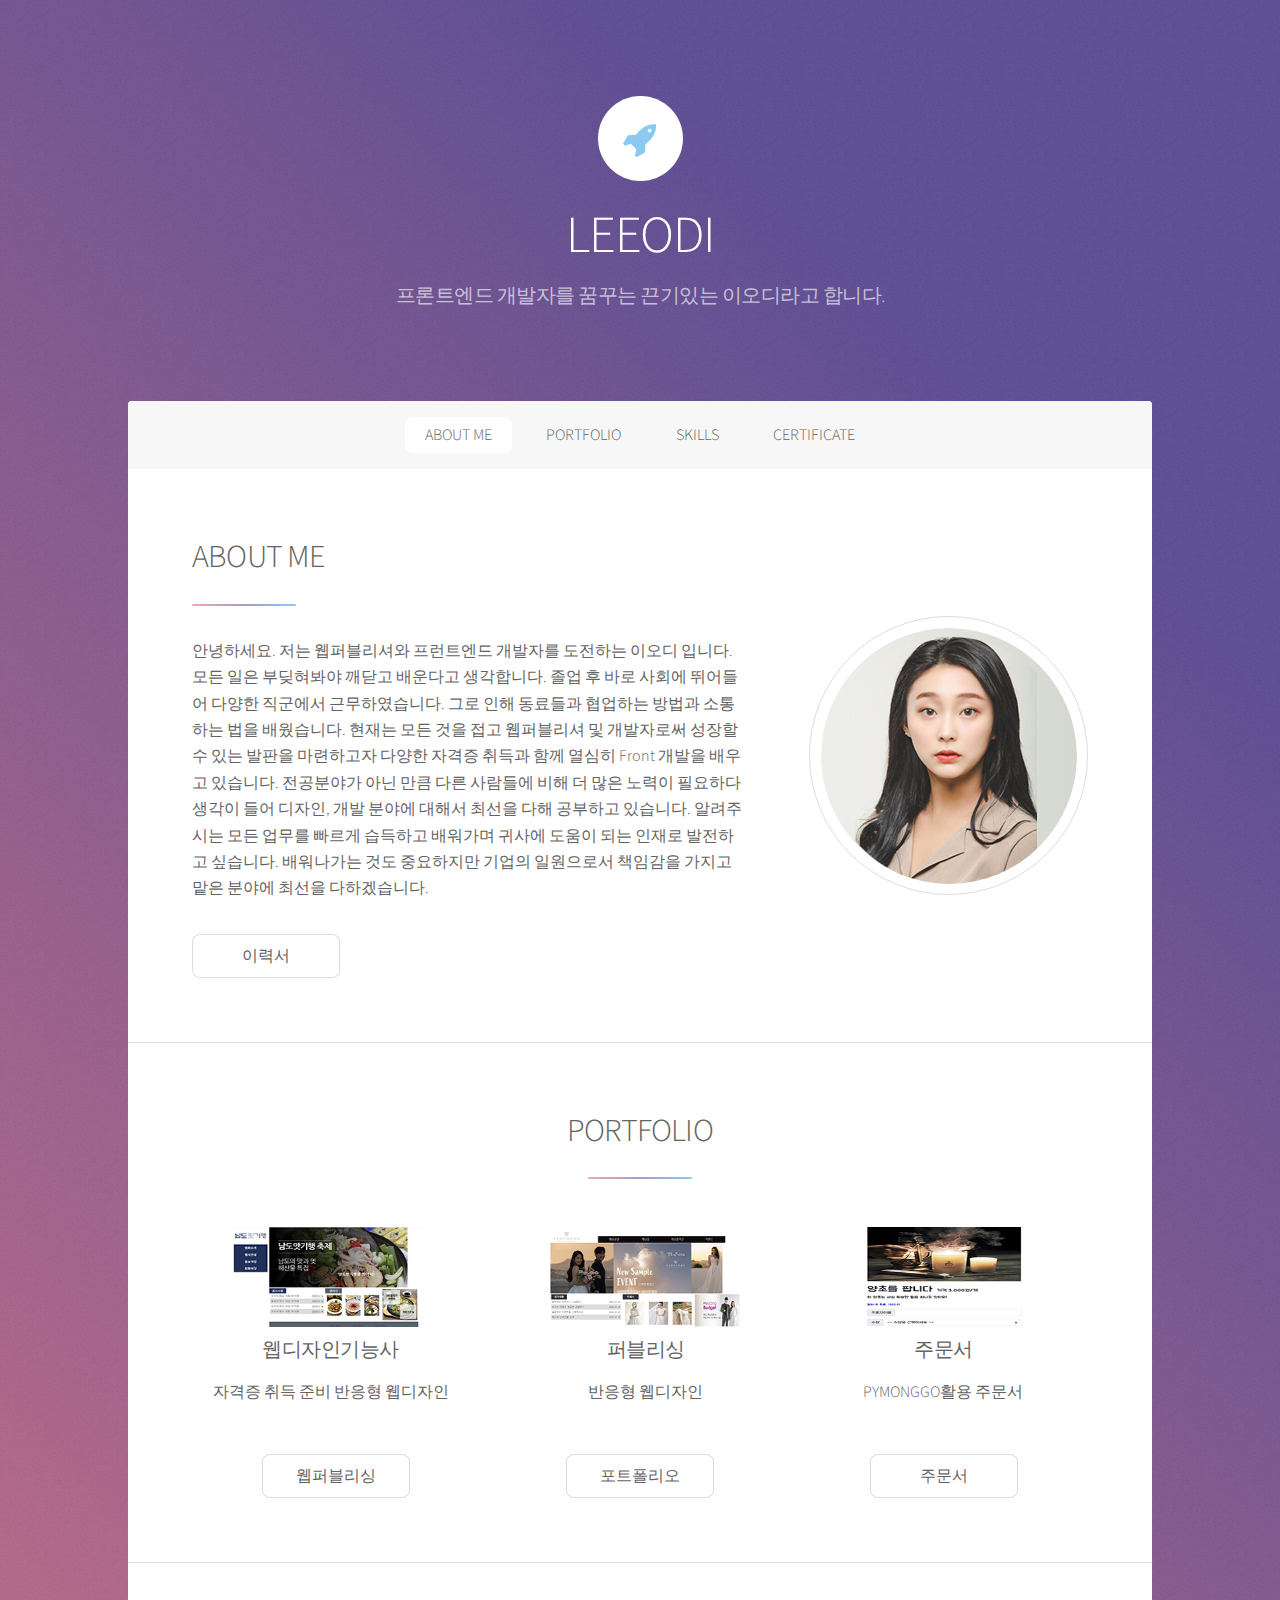
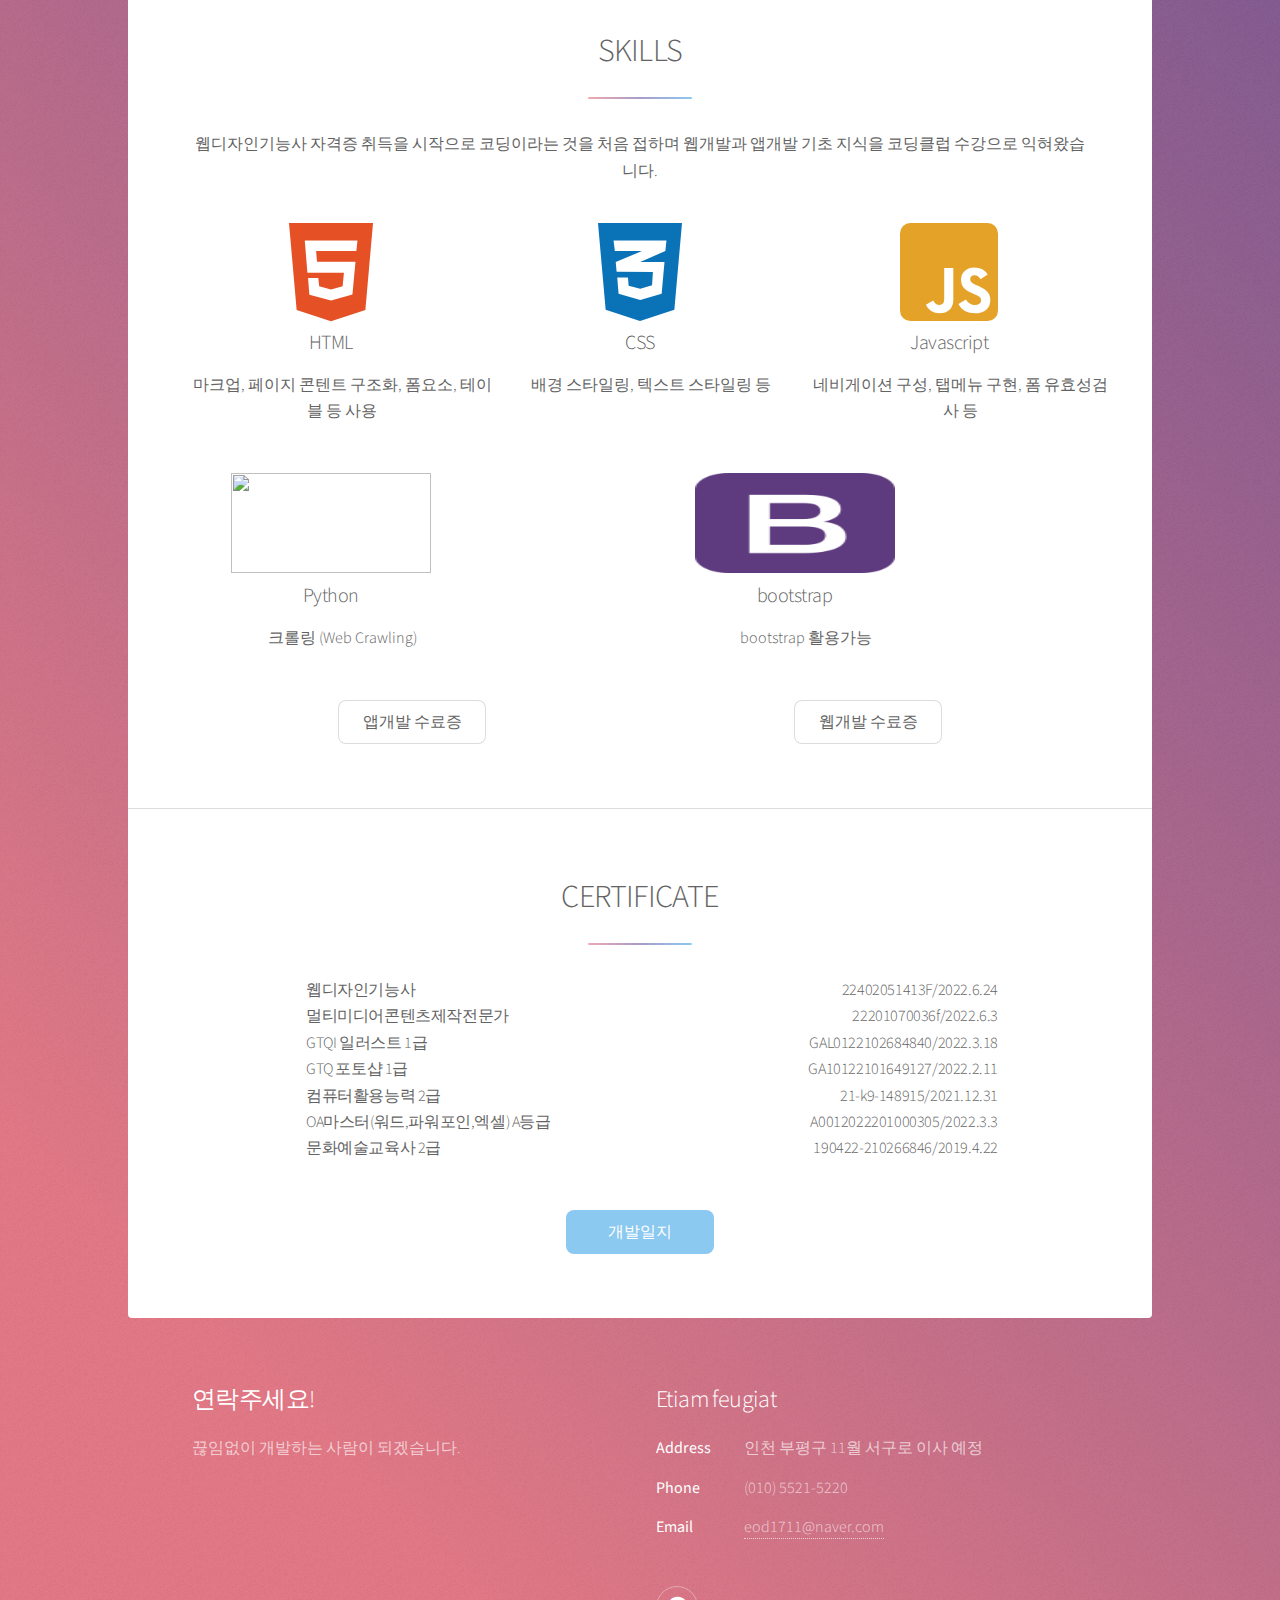
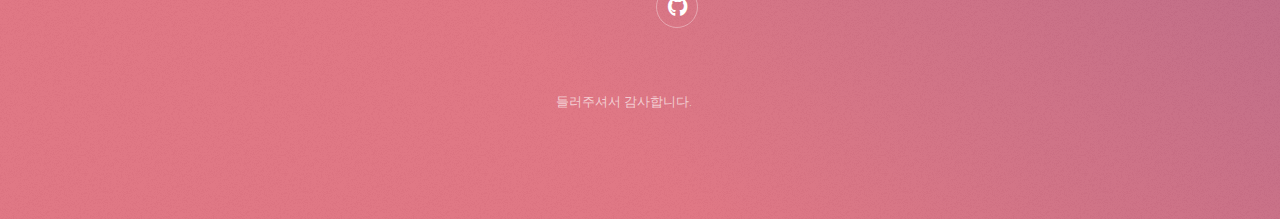
==== index.html @ 86e838b0 "Update index.html" ====
<!DOCTYPE HTML>
<!--
	Stellar by HTML5 UP
	html5up.net | @ajlkn
	Free for personal and commercial use under the CCA 3.0 license (html5up.net/license)
-->
<html>
	<head>
		<title>이오디의 포트폴리오</title>
		<meta property="og:title" content="이오디의 포트폴리오" />
    	<meta property="og:description" content="이오디의 포트폴리오" />
		<meta charset="utf-8" />
		<meta name="viewport" content="width=device-width, initial-scale=1, user-scalable=no" />
		<link rel="stylesheet" href="assets/css/main.css" />
		<noscript><link rel="stylesheet" href="assets/css/noscript.css" /></noscript>
	</head>
	<body class="is-preload">

		<!-- Wrapper -->
			<div id="wrapper">

				<!-- Header -->
					<header id="header" class="alt">
						<span class="logo"><img src="images/logo.svg" alt="" /></span>
						<h1>LEEODI</h1>
						<p>프론트엔드 개발자를 꿈꾸는 끈기있는 이오디라고 합니다.<br />
						</p>
					</header>

				<!-- Nav -->
					<nav id="nav">
						<ul>
							<li><a href="#intro" class="active">ABOUT ME</a></li>
							<li><a href="#first">PORTFOLIO</a></li>
							<li><a href="#second">SKILLS</a></li>
							<li><a href="#cta">CERTIFICATE</a></li>
						</ul>
					</nav>

				<!-- Main -->
					<div id="main">

						<!-- Introduction -->
							<section id="intro" class="main">
								<div class="spotlight">
									<div class="content">
										<header class="major">
											<h2>ABOUT ME</h2>
										</header>
										<p>안녕하세요. 저는 웹퍼블리셔와 프런트엔드 개발자를 도전하는 이오디 입니다.
											모든 일은 부딪혀봐야 깨닫고 배운다고 생각합니다. 졸업 후 바로 사회에 뛰어들어
											다양한 직군에서 근무하였습니다. 그로 인해 동료들과 협업하는 방법과 소통하는 법을 배웠습니다.
											현재는 모든 것을 접고 웹퍼블리셔 및 개발자로써 성장할 수 있는 발판을 마련하고자 다양한 자격증 취득과 함께
											열심히 Front 개발을 배우고 있습니다. 전공분야가
											아닌 만큼 다른 사람들에 비해 더 많은 노력이 필요하다 생각이 들어 디자인, 개발 분야에 대해서 최선을 다해 공부하고 있습니다.
											알려주시는 모든 업무를 빠르게 습득하고 배워가며 귀사에 도움이 되는 인재로
											발전하고 싶습니다. 배워나가는 것도 중요하지만 기업의 일원으로서 책임감을 가지고 맡은 분야에 최선을 다하겠습니다.
										</p>
										<ul class="actions">
											<li><a href="https://drive.google.com/file/d/1-UCIP8weio8eDel574cfsHFoEhFJRae-/view?usp=sharing" class="button">이력서</a></li>
										</ul>
									</div>
									<span class="image"><img src="images/pfimg.jpg" alt="" /></span>
								</div>
							</section>

						<!-- First Section -->
							<section id="first" class="main special">
								<header class="major">
									<h2>PORTFOLIO</h2>
								</header>
								<ul class="features">
									<li>
										<span class="pfimg"><img src="images/con1.jpg" alt=""></span>
										<h3>웹디자인기능사</h3>
										<p>자격증 취득 준비 반응형 웹디자인</p>
									</li>
									<li>
										<span class="pfimg"><img src="images/con2.jpg" alt=""></span>
										<h3>퍼블리싱
									
										</h3>
										<p>반응형 웹디자인</p>
									</li>
									<li>
										<span class="pfimg"><img src="images/con3.jpg" alt=""></span>
										<h3>주문서</h3>
										<p>PYMONGGO활용 주문서</p>
									</li>
								</ul>
								<footer class="major">
									<ul class="actions special">
										<li><a href="content.html" class="button">웹퍼블리싱</a></li>
										<li><a href="portfolio.html" class="button">포트폴리오</a></li>
										<li><a href="http://leeodi.shop/" class="button">주문서</a></li>
									</ul>
								</footer>
							</section>

						<!-- Second Section -->
							<section id="second" class="main special">
								<header class="major">
									<h2>SKILLS</h2>
									<p>웹디자인기능사 자격증 취득을 시작으로 코딩이라는 것을 처음 접하며 웹개발과 앱개발 기초 지식을 코딩클럽 수강으로 익혀왔습니다.</p>
									<ul class="skillwrap">
									<li><i class="fab fa-html5 fa-7x" style="color: #E55125"></i>
										<h3>HTML</h3>
										<p>마크업, 페이지 콘텐트 구조화, 폼요소, 테이블 등 사용</p>
									</li>
									<li><i class="fab fa-css3-alt fa-7x" style="color: #0A73B8"></i>
										<h3>CSS</h3>
										<p>배경 스타일링, 텍스트 스타일링 등</p>
									</li>
									<li><i class="fab fa-js-square fa-7x" style="color: #E5A228"></i>
										<h3>Javascript</h3>
										<p>네비게이션 구성, 탭메뉴 구현, 폼 유효성검사 등</p>
									</li>
									<li><span class="skill1"><img src="https://cdn-icons-png.flaticon.com/512/1387/1387537.png"></span>
										<h3>Python</h3>
										<p>크롤링 (Web Crawling)</p>
									</li>
									<li><span class="skill1"><img src="images/bootstrap.png" alt=""></span>
										<h3>bootstrap</h3>
										<p>bootstrap 활용가능</p>
									</li>
									</ul>
								</header>
								
								<footer class="major">
									<ul class="actions special">
										<li><a href="https://s3.ap-northeast-2.amazonaws.com/materials.
											spartacodingclub.kr/cert/img/nb_cert_62748f33fbec7b3fcc8ca23b_
											628fa3a7627dd9bfd76f5ed5.jpg" class="button">앱개발 수료증</a></li>
										<li><a href="https://s3.ap-northeast-2.amazonaws.com/materials.
											spartacodingclub.kr/cert/img/nb_cert_62748f32fbec7b3fcc8ca170_
											628fa3a7627dd9bfd76f5ed5.jpg" class="button">웹개발 수료증</a></li>
									</ul>
								</footer>
							</section>

						<!-- Get Started -->
							<section id="cta" class="main special">
								<header class="major">
									<h2>CERTIFICATE</h2>
									<ul class="list">
									<li>웹디자인기능사<span>22402051413F/2022.6.24</span></li>
									<li>멀티미디어콘텐츠제작전문가<span>22201070036f/2022.6.3</span></li>
										<li>GTQI 일러스트 1급<span>GAL0122102684840/2022.3.18</span></li>
											<li>GTQ 포토샵 1급<span>GA10122101649127/2022.2.11</span></li>
												<li>컴퓨터활용능력 2급<span>21-k9-148915/2021.12.31</span></li>
													<li>OA마스터(워드,파워포인,엑셀) A등급<span>A0012022201000305/2022.3.3</span></li>
														<li>문화예술교육사 2급<span>190422-210266846/2019.4.22</span></li>
									</ul>
								</header>
								<footer class="major">
									<ul class="actions special">
										<li><a href="https://31-odcoding.tistory.com/" class="button primary">개발일지</a></li>
									</ul>
								</footer>
							</section>

					</div>

				<!-- Footer -->
					<footer id="footer">
						<section>
							<h2>연락주세요!</h2>
							<p>끊임없이 개발하는 사람이 되겠습니다.</p>
							
						</section>
						<section>
							<h2>Etiam feugiat</h2>
							<dl class="alt">
								<dt>Address</dt>
								<dd>인천 부평구 11월 서구로 이사 예정</dd>
								<dt>Phone</dt>
								<dd>(010) 5521-5220 </dd>
								<dt>Email</dt>
								<dd><a href="#">eod1711@naver.com</a></dd>
							</dl>
							<ul class="icons">
								<li><a href="https://github.com/leeodi" class="icon brands fa-github alt"><span class="label">GitHub</span></a></li>
								
							</ul>
						</section>
						<p class="copyright">들러주셔서 감사합니다.</p>
					</footer>

			</div>

		<!-- Scripts -->
			<script src="assets/js/jquery.min.js"></script>
			<script src="assets/js/jquery.scrollex.min.js"></script>
			<script src="assets/js/jquery.scrolly.min.js"></script>
			<script src="assets/js/browser.min.js"></script>
			<script src="assets/js/breakpoints.min.js"></script>
			<script src="assets/js/util.js"></script>
			<script src="assets/js/main.js"></script>

	</body>
</html>
---- assets/css/main.css ----
@import url(fontawesome-all.min.css);
@import 'https://fonts.googleapis.com/css?family=Source+Sans+Pro:300,400';

/*
	Stellar by HTML5 UP
	html5up.net | @ajlkn
	Free for personal and commercial use under the CCA 3.0 license (html5up.net/license)
*/

html, body, div, span, applet, object,
iframe, h1, h2, h3, h4, h5, h6, p, blockquote,
pre, a, abbr, acronym, address, big, cite,
code, del, dfn, em, img, ins, kbd, q, s, samp,
small, strike, strong, sub, sup, tt, var, b,
u, i, center, dl, dt, dd, ol, ul, li, fieldset,
form, label, legend, table, caption, tbody,
tfoot, thead, tr, th, td, article, aside,
canvas, details, embed, figure, figcaption,
footer, header, hgroup, menu, nav, output, ruby,
section, summary, time, mark, audio, video {
	margin: 0;
	padding: 0;
	border: 0;
	font-size: 100%;
	font: inherit;
	vertical-align: baseline;}

article, aside, details, figcaption, figure,
footer, header, hgroup, menu, nav, section {
	display: block;}

body {
	line-height: 1;
}

ol, ul {
	list-style: none;
}

blockquote, q {
	quotes: none;
}

	blockquote:before, blockquote:after, q:before, q:after {
		content: '';
		content: none;
	}

table {
	border-collapse: collapse;
	border-spacing: 0;
}

body {
	-webkit-text-size-adjust: none;
}

mark {
	background-color: transparent;
	color: inherit;
}

input::-moz-focus-inner {
	border: 0;
	padding: 0;
}

input, select, textarea {
	-moz-appearance: none;
	-webkit-appearance: none;
	-ms-appearance: none;
	appearance: none;
}

/* Basic */

	@-ms-viewport {
		width: device-width;
	}

	body {
		-ms-overflow-style: scrollbar;
	}

	@media screen and (max-width: 480px) {

		html, body {
			min-width: 320px;
		}

	}

	html {
		box-sizing: border-box;
	}

	*, *:before, *:after {
		box-sizing: inherit;
	}

	body {
		background-color: #935d8c;
		background-image: url("images/overlay.png"), -moz-linear-gradient(45deg, #e37682 15%, #5f4d93 85%);
		background-image: url("images/overlay.png"), -webkit-linear-gradient(45deg, #e37682 15%, #5f4d93 85%);
		background-image: url("images/overlay.png"), -ms-linear-gradient(45deg, #e37682 15%, #5f4d93 85%);
		background-image: url("images/overlay.png"), linear-gradient(45deg, #e37682 15%, #5f4d93 85%);
	}

		body.is-preload *, body.is-preload *:before, body.is-preload *:after {
			-moz-animation: none !important;
			-webkit-animation: none !important;
			-ms-animation: none !important;
			animation: none !important;
			-moz-transition: none !important;
			-webkit-transition: none !important;
			-ms-transition: none !important;
			transition: none !important;
		}

/* Type */

	body {
		background-color: #935d8c;
		color: rgba(255, 255, 255, 0.65);
	}

	body, input, select, textarea {
		font-family: "Source Sans Pro", Helvetica, sans-serif;
		font-size: 17pt;
		font-weight: 300;
		line-height: 1.65;
	}

		@media screen and (max-width: 1680px) {

			body, input, select, textarea {
				font-size: 14pt;
			}

		}

		@media screen and (max-width: 1280px) {

			body, input, select, textarea {
				font-size: 12pt;
			}

		}

		@media screen and (max-width: 360px) {

			body, input, select, textarea {
				font-size: 11pt;
			}

		}

	a {
		-moz-transition: color 0.2s ease, border-bottom 0.2s ease;
		-webkit-transition: color 0.2s ease, border-bottom 0.2s ease;
		-ms-transition: color 0.2s ease, border-bottom 0.2s ease;
		transition: color 0.2s ease, border-bottom 0.2s ease;
		text-decoration: none;
		border-bottom: dotted 1px;
		color: inherit;
	}

		a:hover {
			border-bottom-color: transparent;
		}

	strong, b {
		font-weight: 400;
	}

	em, i {
		font-style: italic;
	}

	p {
		margin: 0 0 2em 0;
	}

		

	h1, h2, h3, h4, h5, h6 {
		font-weight: 300;
		line-height: 1.5;
		margin: 0 0 0.7em 0;
		letter-spacing: -0.025em;
	}

		h1 a, h2 a, h3 a, h4 a, h5 a, h6 a {
			color: inherit;
			text-decoration: none;
		}

	h1 {
		font-size: 2.5em;
		line-height: 1.2;
	}

	h2 {
		font-size: 1.5em;
	}

	h3 {
		font-size: 1.25em;
	}

	h4 {
		font-size: 1.1em;
	}

	h5 {
		font-size: 0.9em;
	}

	h6 {
		font-size: 0.7em;
	}

	@media screen and (max-width: 736px) {

		h1 {
			font-size: 2em;
		}

	}

	sub {
		font-size: 0.8em;
		position: relative;
		top: 0.5em;
	}

	sup {
		font-size: 0.8em;
		position: relative;
		top: -0.5em;
	}

	blockquote {
		border-left: solid 4px;
		font-style: italic;
		margin: 0 0 2em 0;
		padding: 0.5em 0 0.5em 2em;
	}

	code {
		border-radius: 8px;
		border: solid 1px;
		font-family: "Courier New", monospace;
		font-size: 0.9em;
		margin: 0 0.25em;
		padding: 0.25em 0.65em;
	}

	pre {
		-webkit-overflow-scrolling: touch;
		font-family: "Courier New", monospace;
		font-size: 0.9em;
		margin: 0 0 2em 0;
	}

		pre code {
			display: block;
			line-height: 1.75;
			padding: 1em 1.5em;
			overflow-x: auto;
		}

	hr {
		border: 0;
		border-bottom: solid 1px;
		margin: 2em 0;
	}

		hr.major {
			margin: 3em 0;
		}

	.align-left {
		text-align: left;
	}

	.align-center {
		text-align: center;
	}

	.align-right {
		text-align: right;
	}

	input, select, textarea {
		color: #ffffff;
	}

	a:hover {
		color: #ffffff;
	}

	strong, b {
		color: #ffffff;
	}

	h1, h2, h3, h4, h5, h6 {
		color: #ffffff;
	}

	blockquote {
		border-left-color: rgba(255, 255, 255, 0.35);
	}

	code {
		background: rgba(255, 255, 255, 0.075);
		border-color: rgba(255, 255, 255, 0.35);
	}

	hr {
		border-bottom-color: rgba(255, 255, 255, 0.35);
	}

/* Row */

	.row {
		display: flex;
		flex-wrap: wrap;
		box-sizing: border-box;
		align-items: stretch;
	}

		.row > * {
			box-sizing: border-box;
		}

		.row.gtr-uniform > * > :last-child {
			margin-bottom: 0;
		}

		.row.aln-left {
			justify-content: flex-start;
		}

		.row.aln-center {
			justify-content: center;
		}

		.row.aln-right {
			justify-content: flex-end;
		}

		.row.aln-top {
			align-items: flex-start;
		}

		.row.aln-middle {
			align-items: center;
		}

		.row.aln-bottom {
			align-items: flex-end;
		}

		.row > .imp {
			order: -1;
		}

		.row > .col-1 {
			width: 8.33333%;
		}

		.row > .off-1 {
			margin-left: 8.33333%;
		}

		.row > .col-2 {
			width: 16.66667%;
		}

		.row > .off-2 {
			margin-left: 16.66667%;
		}

		.row > .col-3 {
			width: 25%;
		}

		.row > .off-3 {
			margin-left: 25%;
		}

		.row > .col-4 {
			width: 33.33333%;
		}

		.row > .off-4 {
			margin-left: 33.33333%;
		}

		.row > .col-5 {
			width: 41.66667%;
		}

		.row > .off-5 {
			margin-left: 41.66667%;
		}

		.row > .col-6 {
			width: 50%;
		}

		.row > .off-6 {
			margin-left: 50%;
		}

		.row > .col-7 {
			width: 58.33333%;
		}

		.row > .off-7 {
			margin-left: 58.33333%;
		}

		.row > .col-8 {
			width: 66.66667%;
		}

		.row > .off-8 {
			margin-left: 66.66667%;
		}

		.row > .col-9 {
			width: 75%;
		}

		.row > .off-9 {
			margin-left: 75%;
		}

		.row > .col-10 {
			width: 83.33333%;
		}

		.row > .off-10 {
			margin-left: 83.33333%;
		}

		.row > .col-11 {
			width: 91.66667%;
		}

		.row > .off-11 {
			margin-left: 91.66667%;
		}

		.row > .col-12 {
			width: 100%;
		}

		.row > .off-12 {
			margin-left: 100%;
		}

		.row.gtr-0 {
			margin-top: 0;
			margin-left: 0em;
		}

			.row.gtr-0 > * {
				padding: 0 0 0 0em;
			}

			.row.gtr-0.gtr-uniform {
				margin-top: 0em;
			}

				.row.gtr-0.gtr-uniform > * {
					padding-top: 0em;
				}

		.row.gtr-25 {
			margin-top: 0;
			margin-left: -0.375em;
		}

			.row.gtr-25 > * {
				padding: 0 0 0 0.375em;
			}

			.row.gtr-25.gtr-uniform {
				margin-top: -0.375em;
			}

				.row.gtr-25.gtr-uniform > * {
					padding-top: 0.375em;
				}

		.row.gtr-50 {
			margin-top: 0;
			margin-left: -0.75em;
		}

			.row.gtr-50 > * {
				padding: 0 0 0 0.75em;
			}

			.row.gtr-50.gtr-uniform {
				margin-top: -0.75em;
			}

				.row.gtr-50.gtr-uniform > * {
					padding-top: 0.75em;
				}

		.row {
			margin-top: 0;
			margin-left: -1.5em;
		}

			.row > * {
				padding: 0 0 0 1.5em;
			}

			.row.gtr-uniform {
				margin-top: -1.5em;
			}

				.row.gtr-uniform > * {
					padding-top: 1.5em;
				}

		.row.gtr-150 {
			margin-top: 0;
			margin-left: -2.25em;
		}

			.row.gtr-150 > * {
				padding: 0 0 0 2.25em;
			}

			.row.gtr-150.gtr-uniform {
				margin-top: -2.25em;
			}

				.row.gtr-150.gtr-uniform > * {
					padding-top: 2.25em;
				}

		.row.gtr-200 {
			margin-top: 0;
			margin-left: -3em;
		}

			.row.gtr-200 > * {
				padding: 0 0 0 3em;
			}

			.row.gtr-200.gtr-uniform {
				margin-top: -3em;
			}

				.row.gtr-200.gtr-uniform > * {
					padding-top: 3em;
				}

		@media screen and (max-width: 1680px) {

			.row {
				display: flex;
				flex-wrap: wrap;
				box-sizing: border-box;
				align-items: stretch;
			}

				.row > * {
					box-sizing: border-box;
				}

				.row.gtr-uniform > * > :last-child {
					margin-bottom: 0;
				}

				.row.aln-left {
					justify-content: flex-start;
				}

				.row.aln-center {
					justify-content: center;
				}

				.row.aln-right {
					justify-content: flex-end;
				}

				.row.aln-top {
					align-items: flex-start;
				}

				.row.aln-middle {
					align-items: center;
				}

				.row.aln-bottom {
					align-items: flex-end;
				}

				.row > .imp-xlarge {
					order: -1;
				}

				.row > .col-1-xlarge {
					width: 8.33333%;
				}

				.row > .off-1-xlarge {
					margin-left: 8.33333%;
				}

				.row > .col-2-xlarge {
					width: 16.66667%;
				}

				.row > .off-2-xlarge {
					margin-left: 16.66667%;
				}

				.row > .col-3-xlarge {
					width: 25%;
				}

				.row > .off-3-xlarge {
					margin-left: 25%;
				}

				.row > .col-4-xlarge {
					width: 33.33333%;
				}

				.row > .off-4-xlarge {
					margin-left: 33.33333%;
				}

				.row > .col-5-xlarge {
					width: 41.66667%;
				}

				.row > .off-5-xlarge {
					margin-left: 41.66667%;
				}

				.row > .col-6-xlarge {
					width: 50%;
				}

				.row > .off-6-xlarge {
					margin-left: 50%;
				}

				.row > .col-7-xlarge {
					width: 58.33333%;
				}

				.row > .off-7-xlarge {
					margin-left: 58.33333%;
				}

				.row > .col-8-xlarge {
					width: 66.66667%;
				}

				.row > .off-8-xlarge {
					margin-left: 66.66667%;
				}

				.row > .col-9-xlarge {
					width: 75%;
				}

				.row > .off-9-xlarge {
					margin-left: 75%;
				}

				.row > .col-10-xlarge {
					width: 83.33333%;
				}

				.row > .off-10-xlarge {
					margin-left: 83.33333%;
				}

				.row > .col-11-xlarge {
					width: 91.66667%;
				}

				.row > .off-11-xlarge {
					margin-left: 91.66667%;
				}

				.row > .col-12-xlarge {
					width: 100%;
				}

				.row > .off-12-xlarge {
					margin-left: 100%;
				}

				.row.gtr-0 {
					margin-top: 0;
					margin-left: 0em;
				}

					.row.gtr-0 > * {
						padding: 0 0 0 0em;
					}

					.row.gtr-0.gtr-uniform {
						margin-top: 0em;
					}

						.row.gtr-0.gtr-uniform > * {
							padding-top: 0em;
						}

				.row.gtr-25 {
					margin-top: 0;
					margin-left: -0.375em;
				}

					.row.gtr-25 > * {
						padding: 0 0 0 0.375em;
					}

					.row.gtr-25.gtr-uniform {
						margin-top: -0.375em;
					}

						.row.gtr-25.gtr-uniform > * {
							padding-top: 0.375em;
						}

				.row.gtr-50 {
					margin-top: 0;
					margin-left: -0.75em;
				}

					.row.gtr-50 > * {
						padding: 0 0 0 0.75em;
					}

					.row.gtr-50.gtr-uniform {
						margin-top: -0.75em;
					}

						.row.gtr-50.gtr-uniform > * {
							padding-top: 0.75em;
						}

				.row {
					margin-top: 0;
					margin-left: -1.5em;
				}

					.row > * {
						padding: 0 0 0 1.5em;
					}

					.row.gtr-uniform {
						margin-top: -1.5em;
					}

						.row.gtr-uniform > * {
							padding-top: 1.5em;
						}

				.row.gtr-150 {
					margin-top: 0;
					margin-left: -2.25em;
				}

					.row.gtr-150 > * {
						padding: 0 0 0 2.25em;
					}

					.row.gtr-150.gtr-uniform {
						margin-top: -2.25em;
					}

						.row.gtr-150.gtr-uniform > * {
							padding-top: 2.25em;
						}

				.row.gtr-200 {
					margin-top: 0;
					margin-left: -3em;
				}

					.row.gtr-200 > * {
						padding: 0 0 0 3em;
					}

					.row.gtr-200.gtr-uniform {
						margin-top: -3em;
					}

						.row.gtr-200.gtr-uniform > * {
							padding-top: 3em;
						}

		}

		@media screen and (max-width: 1280px) {

			.row {
				display: flex;
				flex-wrap: wrap;
				box-sizing: border-box;
				align-items: stretch;
			}

				.row > * {
					box-sizing: border-box;
				}

				.row.gtr-uniform > * > :last-child {
					margin-bottom: 0;
				}

				.row.aln-left {
					justify-content: flex-start;
				}

				.row.aln-center {
					justify-content: center;
				}

				.row.aln-right {
					justify-content: flex-end;
				}

				.row.aln-top {
					align-items: flex-start;
				}

				.row.aln-middle {
					align-items: center;
				}

				.row.aln-bottom {
					align-items: flex-end;
				}

				.row > .imp-large {
					order: -1;
				}

				.row > .col-1-large {
					width: 8.33333%;
				}

				.row > .off-1-large {
					margin-left: 8.33333%;
				}

				.row > .col-2-large {
					width: 16.66667%;
				}

				.row > .off-2-large {
					margin-left: 16.66667%;
				}

				.row > .col-3-large {
					width: 25%;
				}

				.row > .off-3-large {
					margin-left: 25%;
				}

				.row > .col-4-large {
					width: 33.33333%;
				}

				.row > .off-4-large {
					margin-left: 33.33333%;
				}

				.row > .col-5-large {
					width: 41.66667%;
				}

				.row > .off-5-large {
					margin-left: 41.66667%;
				}

				.row > .col-6-large {
					width: 50%;
				}

				.row > .off-6-large {
					margin-left: 50%;
				}

				.row > .col-7-large {
					width: 58.33333%;
				}

				.row > .off-7-large {
					margin-left: 58.33333%;
				}

				.row > .col-8-large {
					width: 66.66667%;
				}

				.row > .off-8-large {
					margin-left: 66.66667%;
				}

				.row > .col-9-large {
					width: 75%;
				}

				.row > .off-9-large {
					margin-left: 75%;
				}

				.row > .col-10-large {
					width: 83.33333%;
				}

				.row > .off-10-large {
					margin-left: 83.33333%;
				}

				.row > .col-11-large {
					width: 91.66667%;
				}

				.row > .off-11-large {
					margin-left: 91.66667%;
				}

				.row > .col-12-large {
					width: 100%;
				}

				.row > .off-12-large {
					margin-left: 100%;
				}

				.row.gtr-0 {
					margin-top: 0;
					margin-left: 0em;
				}

					.row.gtr-0 > * {
						padding: 0 0 0 0em;
					}

					.row.gtr-0.gtr-uniform {
						margin-top: 0em;
					}

						.row.gtr-0.gtr-uniform > * {
							padding-top: 0em;
						}

				.row.gtr-25 {
					margin-top: 0;
					margin-left: -0.375em;
				}

					.row.gtr-25 > * {
						padding: 0 0 0 0.375em;
					}

					.row.gtr-25.gtr-uniform {
						margin-top: -0.375em;
					}

						.row.gtr-25.gtr-uniform > * {
							padding-top: 0.375em;
						}

				.row.gtr-50 {
					margin-top: 0;
					margin-left: -0.75em;
				}

					.row.gtr-50 > * {
						padding: 0 0 0 0.75em;
					}

					.row.gtr-50.gtr-uniform {
						margin-top: -0.75em;
					}

						.row.gtr-50.gtr-uniform > * {
							padding-top: 0.75em;
						}

				.row {
					margin-top: 0;
					margin-left: -1.5em;
				}

					.row > * {
						padding: 0 0 0 1.5em;
					}

					.row.gtr-uniform {
						margin-top: -1.5em;
					}

						.row.gtr-uniform > * {
							padding-top: 1.5em;
						}

				.row.gtr-150 {
					margin-top: 0;
					margin-left: -2.25em;
				}

					.row.gtr-150 > * {
						padding: 0 0 0 2.25em;
					}

					.row.gtr-150.gtr-uniform {
						margin-top: -2.25em;
					}

						.row.gtr-150.gtr-uniform > * {
							padding-top: 2.25em;
						}

				.row.gtr-200 {
					margin-top: 0;
					margin-left: -3em;
				}

					.row.gtr-200 > * {
						padding: 0 0 0 3em;
					}

					.row.gtr-200.gtr-uniform {
						margin-top: -3em;
					}

						.row.gtr-200.gtr-uniform > * {
							padding-top: 3em;
						}

		}

		@media screen and (max-width: 980px) {

			.row {
				display: flex;
				flex-wrap: wrap;
				box-sizing: border-box;
				align-items: stretch;
			}

				.row > * {
					box-sizing: border-box;
				}

				.row.gtr-uniform > * > :last-child {
					margin-bottom: 0;
				}

				.row.aln-left {
					justify-content: flex-start;
				}

				.row.aln-center {
					justify-content: center;
				}

				.row.aln-right {
					justify-content: flex-end;
				}

				.row.aln-top {
					align-items: flex-start;
				}

				.row.aln-middle {
					align-items: center;
				}

				.row.aln-bottom {
					align-items: flex-end;
				}

				.row > .imp-medium {
					order: -1;
				}

				.row > .col-1-medium {
					width: 8.33333%;
				}

				.row > .off-1-medium {
					margin-left: 8.33333%;
				}

				.row > .col-2-medium {
					width: 16.66667%;
				}

				.row > .off-2-medium {
					margin-left: 16.66667%;
				}

				.row > .col-3-medium {
					width: 25%;
				}

				.row > .off-3-medium {
					margin-left: 25%;
				}

				.row > .col-4-medium {
					width: 33.33333%;
				}

				.row > .off-4-medium {
					margin-left: 33.33333%;
				}

				.row > .col-5-medium {
					width: 41.66667%;
				}

				.row > .off-5-medium {
					margin-left: 41.66667%;
				}

				.row > .col-6-medium {
					width: 50%;
				}

				.row > .off-6-medium {
					margin-left: 50%;
				}

				.row > .col-7-medium {
					width: 58.33333%;
				}

				.row > .off-7-medium {
					margin-left: 58.33333%;
				}

				.row > .col-8-medium {
					width: 66.66667%;
				}

				.row > .off-8-medium {
					margin-left: 66.66667%;
				}

				.row > .col-9-medium {
					width: 75%;
				}

				.row > .off-9-medium {
					margin-left: 75%;
				}

				.row > .col-10-medium {
					width: 83.33333%;
				}

				.row > .off-10-medium {
					margin-left: 83.33333%;
				}

				.row > .col-11-medium {
					width: 91.66667%;
				}

				.row > .off-11-medium {
					margin-left: 91.66667%;
				}

				.row > .col-12-medium {
					width: 100%;
				}

				.row > .off-12-medium {
					margin-left: 100%;
				}

				.row.gtr-0 {
					margin-top: 0;
					margin-left: 0em;
				}

					.row.gtr-0 > * {
						padding: 0 0 0 0em;
					}

					.row.gtr-0.gtr-uniform {
						margin-top: 0em;
					}

						.row.gtr-0.gtr-uniform > * {
							padding-top: 0em;
						}

				.row.gtr-25 {
					margin-top: 0;
					margin-left: -0.375em;
				}

					.row.gtr-25 > * {
						padding: 0 0 0 0.375em;
					}

					.row.gtr-25.gtr-uniform {
						margin-top: -0.375em;
					}

						.row.gtr-25.gtr-uniform > * {
							padding-top: 0.375em;
						}

				.row.gtr-50 {
					margin-top: 0;
					margin-left: -0.75em;
				}

					.row.gtr-50 > * {
						padding: 0 0 0 0.75em;
					}

					.row.gtr-50.gtr-uniform {
						margin-top: -0.75em;
					}

						.row.gtr-50.gtr-uniform > * {
							padding-top: 0.75em;
						}

				.row {
					margin-top: 0;
					margin-left: -1.5em;
				}

					.row > * {
						padding: 0 0 0 1.5em;
					}

					.row.gtr-uniform {
						margin-top: -1.5em;
					}

						.row.gtr-uniform > * {
							padding-top: 1.5em;
						}

				.row.gtr-150 {
					margin-top: 0;
					margin-left: -2.25em;
				}

					.row.gtr-150 > * {
						padding: 0 0 0 2.25em;
					}

					.row.gtr-150.gtr-uniform {
						margin-top: -2.25em;
					}

						.row.gtr-150.gtr-uniform > * {
							padding-top: 2.25em;
						}

				.row.gtr-200 {
					margin-top: 0;
					margin-left: -3em;
				}

					.row.gtr-200 > * {
						padding: 0 0 0 3em;
					}

					.row.gtr-200.gtr-uniform {
						margin-top: -3em;
					}

						.row.gtr-200.gtr-uniform > * {
							padding-top: 3em;
						}

		}

		@media screen and (max-width: 736px) {

			.row {
				display: flex;
				flex-wrap: wrap;
				box-sizing: border-box;
				align-items: stretch;
			}

				.row > * {
					box-sizing: border-box;
				}

				.row.gtr-uniform > * > :last-child {
					margin-bottom: 0;
				}

				.row.aln-left {
					justify-content: flex-start;
				}

				.row.aln-center {
					justify-content: center;
				}

				.row.aln-right {
					justify-content: flex-end;
				}

				.row.aln-top {
					align-items: flex-start;
				}

				.row.aln-middle {
					align-items: center;
				}

				.row.aln-bottom {
					align-items: flex-end;
				}

				.row > .imp-small {
					order: -1;
				}

				.row > .col-1-small {
					width: 8.33333%;
				}

				.row > .off-1-small {
					margin-left: 8.33333%;
				}

				.row > .col-2-small {
					width: 16.66667%;
				}

				.row > .off-2-small {
					margin-left: 16.66667%;
				}

				.row > .col-3-small {
					width: 25%;
				}

				.row > .off-3-small {
					margin-left: 25%;
				}

				.row > .col-4-small {
					width: 33.33333%;
				}

				.row > .off-4-small {
					margin-left: 33.33333%;
				}

				.row > .col-5-small {
					width: 41.66667%;
				}

				.row > .off-5-small {
					margin-left: 41.66667%;
				}

				.row > .col-6-small {
					width: 50%;
				}

				.row > .off-6-small {
					margin-left: 50%;
				}

				.row > .col-7-small {
					width: 58.33333%;
				}

				.row > .off-7-small {
					margin-left: 58.33333%;
				}

				.row > .col-8-small {
					width: 66.66667%;
				}

				.row > .off-8-small {
					margin-left: 66.66667%;
				}

				.row > .col-9-small {
					width: 75%;
				}

				.row > .off-9-small {
					margin-left: 75%;
				}

				.row > .col-10-small {
					width: 83.33333%;
				}

				.row > .off-10-small {
					margin-left: 83.33333%;
				}

				.row > .col-11-small {
					width: 91.66667%;
				}

				.row > .off-11-small {
					margin-left: 91.66667%;
				}

				.row > .col-12-small {
					width: 100%;
				}

				.row > .off-12-small {
					margin-left: 100%;
				}

				.row.gtr-0 {
					margin-top: 0;
					margin-left: 0em;
				}

					.row.gtr-0 > * {
						padding: 0 0 0 0em;
					}

					.row.gtr-0.gtr-uniform {
						margin-top: 0em;
					}

						.row.gtr-0.gtr-uniform > * {
							padding-top: 0em;
						}

				.row.gtr-25 {
					margin-top: 0;
					margin-left: -0.25em;
				}

					.row.gtr-25 > * {
						padding: 0 0 0 0.25em;
					}

					.row.gtr-25.gtr-uniform {
						margin-top: -0.25em;
					}

						.row.gtr-25.gtr-uniform > * {
							padding-top: 0.25em;
						}

				.row.gtr-50 {
					margin-top: 0;
					margin-left: -0.5em;
				}

					.row.gtr-50 > * {
						padding: 0 0 0 0.5em;
					}

					.row.gtr-50.gtr-uniform {
						margin-top: -0.5em;
					}

						.row.gtr-50.gtr-uniform > * {
							padding-top: 0.5em;
						}

				.row {
					margin-top: 0;
					margin-left: -1em;
				}

					.row > * {
						padding: 0 0 0 1em;
					}

					.row.gtr-uniform {
						margin-top: -1em;
					}

						.row.gtr-uniform > * {
							padding-top: 1em;
						}

				.row.gtr-150 {
					margin-top: 0;
					margin-left: -1.5em;
				}

					.row.gtr-150 > * {
						padding: 0 0 0 1.5em;
					}

					.row.gtr-150.gtr-uniform {
						margin-top: -1.5em;
					}

						.row.gtr-150.gtr-uniform > * {
							padding-top: 1.5em;
						}

				.row.gtr-200 {
					margin-top: 0;
					margin-left: -2em;
				}

					.row.gtr-200 > * {
						padding: 0 0 0 2em;
					}

					.row.gtr-200.gtr-uniform {
						margin-top: -2em;
					}

						.row.gtr-200.gtr-uniform > * {
							padding-top: 2em;
						}

		}

		@media screen and (max-width: 480px) {

			.row {
				display: flex;
				flex-wrap: wrap;
				box-sizing: border-box;
				align-items: stretch;
			}

				.row > * {
					box-sizing: border-box;
				}

				.row.gtr-uniform > * > :last-child {
					margin-bottom: 0;
				}

				.row.aln-left {
					justify-content: flex-start;
				}

				.row.aln-center {
					justify-content: center;
				}

				.row.aln-right {
					justify-content: flex-end;
				}

				.row.aln-top {
					align-items: flex-start;
				}

				.row.aln-middle {
					align-items: center;
				}

				.row.aln-bottom {
					align-items: flex-end;
				}

				.row > .imp-xsmall {
					order: -1;
				}

				.row > .col-1-xsmall {
					width: 8.33333%;
				}

				.row > .off-1-xsmall {
					margin-left: 8.33333%;
				}

				.row > .col-2-xsmall {
					width: 16.66667%;
				}

				.row > .off-2-xsmall {
					margin-left: 16.66667%;
				}

				.row > .col-3-xsmall {
					width: 25%;
				}

				.row > .off-3-xsmall {
					margin-left: 25%;
				}

				.row > .col-4-xsmall {
					width: 33.33333%;
				}

				.row > .off-4-xsmall {
					margin-left: 33.33333%;
				}

				.row > .col-5-xsmall {
					width: 41.66667%;
				}

				.row > .off-5-xsmall {
					margin-left: 41.66667%;
				}

				.row > .col-6-xsmall {
					width: 50%;
				}

				.row > .off-6-xsmall {
					margin-left: 50%;
				}

				.row > .col-7-xsmall {
					width: 58.33333%;
				}

				.row > .off-7-xsmall {
					margin-left: 58.33333%;
				}

				.row > .col-8-xsmall {
					width: 66.66667%;
				}

				.row > .off-8-xsmall {
					margin-left: 66.66667%;
				}

				.row > .col-9-xsmall {
					width: 75%;
				}

				.row > .off-9-xsmall {
					margin-left: 75%;
				}

				.row > .col-10-xsmall {
					width: 83.33333%;
				}

				.row > .off-10-xsmall {
					margin-left: 83.33333%;
				}

				.row > .col-11-xsmall {
					width: 91.66667%;
				}

				.row > .off-11-xsmall {
					margin-left: 91.66667%;
				}

				.row > .col-12-xsmall {
					width: 100%;
				}

				.row > .off-12-xsmall {
					margin-left: 100%;
				}

				.row.gtr-0 {
					margin-top: 0;
					margin-left: 0em;
				}

					.row.gtr-0 > * {
						padding: 0 0 0 0em;
					}

					.row.gtr-0.gtr-uniform {
						margin-top: 0em;
					}

						.row.gtr-0.gtr-uniform > * {
							padding-top: 0em;
						}

				.row.gtr-25 {
					margin-top: 0;
					margin-left: -0.3125em;
				}

					.row.gtr-25 > * {
						padding: 0 0 0 0.3125em;
					}

					.row.gtr-25.gtr-uniform {
						margin-top: -0.3125em;
					}

						.row.gtr-25.gtr-uniform > * {
							padding-top: 0.3125em;
						}

				.row.gtr-50 {
					margin-top: 0;
					margin-left: -0.625em;
				}

					.row.gtr-50 > * {
						padding: 0 0 0 0.625em;
					}

					.row.gtr-50.gtr-uniform {
						margin-top: -0.625em;
					}

						.row.gtr-50.gtr-uniform > * {
							padding-top: 0.625em;
						}

				.row {
					margin-top: 0;
					margin-left: -1.25em;
				}

					.row > * {
						padding: 0 0 0 1.25em;
					}

					.row.gtr-uniform {
						margin-top: -1.25em;
					}

						.row.gtr-uniform > * {
							padding-top: 1.25em;
						}

				.row.gtr-150 {
					margin-top: 0;
					margin-left: -1.875em;
				}

					.row.gtr-150 > * {
						padding: 0 0 0 1.875em;
					}

					.row.gtr-150.gtr-uniform {
						margin-top: -1.875em;
					}

						.row.gtr-150.gtr-uniform > * {
							padding-top: 1.875em;
						}

				.row.gtr-200 {
					margin-top: 0;
					margin-left: -2.5em;
				}

					.row.gtr-200 > * {
						padding: 0 0 0 2.5em;
					}

					.row.gtr-200.gtr-uniform {
						margin-top: -2.5em;
					}

						.row.gtr-200.gtr-uniform > * {
							padding-top: 2.5em;
						}

		}

/* Box */

	.box {
		border-radius: 8px;
		border: solid;
		margin-bottom: 2em;
		padding: 1.5em;
	}

		.box > :last-child,
		.box > :last-child > :last-child,
		.box > :last-child > :last-child > :last-child {
			margin-bottom: 0;
		}

		.box.alt {
			border: 0;
			border-radius: 0;
			padding: 0;
		}

	.box {
		border-color: rgba(255, 255, 255, 0.35);
	}

/* Button */

	input[type="submit"],
	input[type="reset"],
	input[type="button"],
	button,
	.button {
		-moz-appearance: none;
		-webkit-appearance: none;
		-ms-appearance: none;
		appearance: none;
		-moz-transition: background-color 0.2s ease-in-out, color 0.2s ease-in-out;
		-webkit-transition: background-color 0.2s ease-in-out, color 0.2s ease-in-out;
		-ms-transition: background-color 0.2s ease-in-out, color 0.2s ease-in-out;
		transition: background-color 0.2s ease-in-out, color 0.2s ease-in-out;
		border-radius: 8px;
		border: 0;
		cursor: pointer;
		display: inline-block;
		font-weight: 300;
		height: 2.75em;
		line-height: 2.75em;
		min-width: 9.25em;
		padding: 0 1.5em;
		text-align: center;
		text-decoration: none;
		white-space: nowrap;
	}

		input[type="submit"].icon,
		input[type="reset"].icon,
		input[type="button"].icon,
		button.icon,
		.button.icon {
			padding-left: 1.35em;
		}

			input[type="submit"].icon:before,
			input[type="reset"].icon:before,
			input[type="button"].icon:before,
			button.icon:before,
			.button.icon:before {
				margin-right: 0.5em;
			}

		input[type="submit"].fit,
		input[type="reset"].fit,
		input[type="button"].fit,
		button.fit,
		.button.fit {
			width: 100%;
		}

		input[type="submit"].small,
		input[type="reset"].small,
		input[type="button"].small,
		button.small,
		.button.small {
			font-size: 0.8em;
		}

		input[type="submit"].large,
		input[type="reset"].large,
		input[type="button"].large,
		button.large,
		.button.large {
			font-size: 1.35em;
		}

		input[type="submit"].disabled, input[type="submit"]:disabled,
		input[type="reset"].disabled,
		input[type="reset"]:disabled,
		input[type="button"].disabled,
		input[type="button"]:disabled,
		button.disabled,
		button:disabled,
		.button.disabled,
		.button:disabled {
			pointer-events: none;
			opacity: 0.25;
		}

		@media screen and (max-width: 736px) {

			input[type="submit"],
			input[type="reset"],
			input[type="button"],
			button,
			.button {
				min-width: 0;
			}

		}

	input[type="submit"],
	input[type="reset"],
	input[type="button"],
	button,
	.button {
		background-color: transparent;
		box-shadow: inset 0 0 0 1px rgba(255, 255, 255, 0.35);
		color: #ffffff !important;
	}

		input[type="submit"]:hover,
		input[type="reset"]:hover,
		input[type="button"]:hover,
		button:hover,
		.button:hover {
			background-color: rgba(255, 255, 255, 0.075);
		}

		input[type="submit"]:active,
		input[type="reset"]:active,
		input[type="button"]:active,
		button:active,
		.button:active {
			background-color: rgba(255, 255, 255, 0.2);
		}

		input[type="submit"].icon:before,
		input[type="reset"].icon:before,
		input[type="button"].icon:before,
		button.icon:before,
		.button.icon:before {
			color: rgba(255, 255, 255, 0.5);
		}

		input[type="submit"].primary,
		input[type="reset"].primary,
		input[type="button"].primary,
		button.primary,
		.button.primary {
			background-color: #8cc9f0;
			color: #ffffff !important;
			box-shadow: none;
		}

			input[type="submit"].primary:hover,
			input[type="reset"].primary:hover,
			input[type="button"].primary:hover,
			button.primary:hover,
			.button.primary:hover {
				background-color: #9acff2;
			}

			input[type="submit"].primary:active,
			input[type="reset"].primary:active,
			input[type="button"].primary:active,
			button.primary:active,
			.button.primary:active {
				background-color: #7ec3ee;
			}

			input[type="submit"].primary.icon:before,
			input[type="reset"].primary.icon:before,
			input[type="button"].primary.icon:before,
			button.primary.icon:before,
			.button.primary.icon:before {
				color: #ffffff !important;
			}

/* Form */

	form {
		margin: 0 0 2em 0;
	}

	label {
		display: block;
		font-size: 0.9em;
		font-weight: 400;
		margin: 0 0 1em 0;
	}

	input[type="text"],
	input[type="password"],
	input[type="email"],
	select,
	textarea {
		-moz-appearance: none;
		-webkit-appearance: none;
		-ms-appearance: none;
		appearance: none;
		border-radius: 8px;
		border: solid 1px;
		color: inherit;
		display: block;
		outline: 0;
		padding: 0 1em;
		text-decoration: none;
		width: 100%;
	}

		input[type="text"]:invalid,
		input[type="password"]:invalid,
		input[type="email"]:invalid,
		select:invalid,
		textarea:invalid {
			box-shadow: none;
		}

	select {
		background-size: 1.25rem;
		background-repeat: no-repeat;
		background-position: calc(100% - 1rem) center;
		height: 2.75em;
		padding-right: 2.75em;
		text-overflow: ellipsis;
	}

		select:focus::-ms-value {
			background-color: transparent;
		}

		select::-ms-expand {
			display: none;
		}

	input[type="text"],
	input[type="password"],
	input[type="email"],
	select {
		height: 2.75em;
	}

	textarea {
		padding: 0.75em 1em;
	}

	input[type="checkbox"],
	input[type="radio"] {
		-moz-appearance: none;
		-webkit-appearance: none;
		-ms-appearance: none;
		appearance: none;
		display: block;
		float: left;
		margin-right: -2em;
		opacity: 0;
		width: 1em;
		z-index: -1;
	}

		input[type="checkbox"] + label,
		input[type="radio"] + label {
			text-decoration: none;
			cursor: pointer;
			display: inline-block;
			font-size: 1em;
			font-weight: 300;
			padding-left: 2.4em;
			padding-right: 0.75em;
			position: relative;
		}

			input[type="checkbox"] + label:before,
			input[type="radio"] + label:before {
				-moz-osx-font-smoothing: grayscale;
				-webkit-font-smoothing: antialiased;
				display: inline-block;
				font-style: normal;
				font-variant: normal;
				text-rendering: auto;
				line-height: 1;
				text-transform: none !important;
				font-family: 'Font Awesome 5 Free';
				font-weight: 900;
			}

			input[type="checkbox"] + label:before,
			input[type="radio"] + label:before {
				border-radius: 8px;
				border: solid 1px;
				content: '';
				display: inline-block;
				font-size: 0.8em;
				height: 2.0625em;
				left: 0;
				line-height: 2.0625em;
				position: absolute;
				text-align: center;
				top: 0;
				width: 2.0625em;
			}

		input[type="checkbox"]:checked + label:before,
		input[type="radio"]:checked + label:before {
			content: '\f00c';
		}

	input[type="checkbox"] + label:before {
		border-radius: 8px;
	}

	input[type="radio"] + label:before {
		border-radius: 100%;
	}

	::-webkit-input-placeholder {
		opacity: 1.0;
	}

	:-moz-placeholder {
		opacity: 1.0;
	}

	::-moz-placeholder {
		opacity: 1.0;
	}

	:-ms-input-placeholder {
		opacity: 1.0;
	}

	label {
		color: #ffffff;
	}

	input[type="text"],
	input[type="password"],
	input[type="email"],
	select,
	textarea {
		background-color: rgba(255, 255, 255, 0.075);
		border-color: rgba(255, 255, 255, 0.35);
	}

		input[type="text"]:focus,
		input[type="password"]:focus,
		input[type="email"]:focus,
		select:focus,
		textarea:focus {
			border-color: #8cc9f0;
			box-shadow: 0 0 0 1px #8cc9f0;
		}

	select {
		background-image: url("data:image/svg+xml;charset=utf8,%3Csvg xmlns='http://www.w3.org/2000/svg' width='40' height='40' preserveAspectRatio='none' viewBox='0 0 40 40'%3E%3Cpath d='M9.4,12.3l10.4,10.4l10.4-10.4c0.2-0.2,0.5-0.4,0.9-0.4c0.3,0,0.6,0.1,0.9,0.4l3.3,3.3c0.2,0.2,0.4,0.5,0.4,0.9 c0,0.4-0.1,0.6-0.4,0.9L20.7,31.9c-0.2,0.2-0.5,0.4-0.9,0.4c-0.3,0-0.6-0.1-0.9-0.4L4.3,17.3c-0.2-0.2-0.4-0.5-0.4-0.9 c0-0.4,0.1-0.6,0.4-0.9l3.3-3.3c0.2-0.2,0.5-0.4,0.9-0.4S9.1,12.1,9.4,12.3z' fill='rgba(255, 255, 255, 0.35)' /%3E%3C/svg%3E");
	}

		select option {
			color: #ffffff;
			background: #935d8c;
		}

	input[type="checkbox"] + label,
	input[type="radio"] + label {
		color: rgba(255, 255, 255, 0.65);
	}

		input[type="checkbox"] + label:before,
		input[type="radio"] + label:before {
			background: rgba(255, 255, 255, 0.075);
			border-color: rgba(255, 255, 255, 0.35);
		}

	input[type="checkbox"]:checked + label:before,
	input[type="radio"]:checked + label:before {
		background-color: #ffffff;
		border-color: #ffffff;
		color: #935d8c;
	}

	input[type="checkbox"]:focus + label:before,
	input[type="radio"]:focus + label:before {
		border-color: #8cc9f0;
		box-shadow: 0 0 0 1px #8cc9f0;
	}

	::-webkit-input-placeholder {
		color: rgba(255, 255, 255, 0.5) !important;
	}

	:-moz-placeholder {
		color: rgba(255, 255, 255, 0.5) !important;
	}

	::-moz-placeholder {
		color: rgba(255, 255, 255, 0.5) !important;
	}

	:-ms-input-placeholder {
		color: rgba(255, 255, 255, 0.5) !important;
	}

	.formerize-placeholder {
		color: rgba(255, 255, 255, 0.5) !important;
	}

/* Icon */

	.icon {
		text-decoration: none;
		-moz-transition: background-color 0.2s ease-in-out, color 0.2s ease-in-out;
		-webkit-transition: background-color 0.2s ease-in-out, color 0.2s ease-in-out;
		-ms-transition: background-color 0.2s ease-in-out, color 0.2s ease-in-out;
		transition: background-color 0.2s ease-in-out, color 0.2s ease-in-out;
		border-bottom: none;
		position: relative;
	}

		.icon:before {
			-moz-osx-font-smoothing: grayscale;
			-webkit-font-smoothing: antialiased;
			display: inline-block;
			font-style: normal;
			font-variant: normal;
			text-rendering: auto;
			line-height: 1;
			text-transform: none !important;
			font-family: 'Font Awesome 5 Free';
			font-weight: 400;
		}

		.icon > .label {
			display: none;
		}

		.icon:before {
			line-height: solid;
		}

		.icon.solid:before {
			font-weight: 900;
		}

		.icon.brands:before {
			font-family: 'Font Awesome 5 Brands';
		}

		.icon.major {
			border: solid 1px;
			display: inline-block;
			border-radius: 100%;
			padding: 0.65em;
			margin: 0 0 2em 0;
			cursor: default;
		}

			.icon.major:before {
				display: inline-block;
				font-size: 6.25rem;
				width: 2.25em;
				height: 2.25em;
				line-height: 2.2em;
				border-radius: 100%;
				border: solid 1px;
				text-align: center;
			}

		.icon.alt {
			display: inline-block;
			border: solid 1px;
			border-radius: 100%;
		}

			.icon.alt:before {
				display: block;
				font-size: 1.25em;
				width: 2em;
				height: 2em;
				text-align: center;
				line-height: 2em;
			}

		.icon.style1 {
			color: #efa8b0;
		}

		.icon.style2 {
			color: #c79cc8;
		}

		.icon.style3 {
			color: #a89cc8;
		}

		.icon.style4 {
			color: #9bb2e1;
		}

		.icon.style5 {
			color: #8cc9f0;
		}

		@media screen and (max-width: 1680px) {

			.icon.major:before {
				font-size: 5.5rem;
			}

		}

		@media screen and (max-width: 1280px) {

			.icon.major:before {
				font-size: 4.75rem;
			}

		}

		@media screen and (max-width: 736px) {

			.icon.major {
				margin: 0 0 1.5em 0;
				padding: 0.35em;
			}

				.icon.major:before {
					font-size: 3.5rem;
				}

		}

	.icon.major {
		border-color: rgba(255, 255, 255, 0.35);
	}

		.icon.major:before {
			border-color: rgba(255, 255, 255, 0.35);
		}

	.icon.alt {
		border-color: rgba(255, 255, 255, 0.35);
		color: #ffffff;
	}

		.icon.alt:hover {
			background-color: rgba(255, 255, 255, 0.075);
		}

		.icon.alt:active {
			background-color: rgba(255, 255, 255, 0.2);
		}

/* Image */

	.image {
		border-radius: 8px;
		border: 0;
		display: inline-block;
		position: relative;
	}

		.image img {
			border-radius: 8px;
			display: block;
		}

		.image.left, .image.right {
			max-width: 40%;
		}

			.image.left img, .image.right img {
				width: 100%;
			}

		.image.left {
			float: left;
			margin: 0 1.5em 1em 0;
			top: 0.25em;
		}

		.image.right {
			float: right;
			margin: 0 0 1em 1.5em;
			top: 0.25em;
		}

		.image.fit {
			display: block;
			margin: 0 0 2em 0;
			width: 100%;
		}

			.image.fit img {
				width: 100%;
			}

		.image.main {
			display: block;
			margin: 0 0 3em 0;
			width: 100%;
		}

			.image.main img {
				width: 100%;
			}

/* List */

	ol {
		list-style: decimal;
		margin: 0 0 2em 0;
		padding-left: 1.25em;
	}

		ol li {
			padding-left: 0.25em;
		}

	ul {
		list-style: disc;
		margin: 0 0 2em 0;
		padding-left: 1em;
	}

		ul li {
			padding-left: 0.5em;
		}

		ul.alt {
			list-style: none;
			padding-left: 0;
		}

			ul.alt li {
				border-top: solid 1px;
				padding: 0.5em 0;
			}

				ul.alt li:first-child {
					border-top: 0;
					padding-top: 0;
				}

	dl {
		margin: 0 0 2em 0;
	}

		dl dt {
			display: block;
			font-weight: 400;
			margin: 0 0 1em 0;
		}

		dl dd {
			margin-left: 2em;
		}

		dl.alt dt {
			display: block;
			width: 3em;
			margin: 0;
			clear: left;
			float: left;
		}

		dl.alt dd {
			margin: 0 0 0.85em 5.5em;
		}

		dl.alt:after {
			content: '';
			display: block;
			clear: both;
		}

	ul.alt li {
		border-top-color: rgba(255, 255, 255, 0.35);
	}

	dl dt {
		color: #ffffff;
	}

/* Actions */

	ul.actions {
		display: -moz-flex;
		display: -webkit-flex;
		display: -ms-flex;
		display: flex;
		cursor: default;
		list-style: none;
		margin-left: -1em;
		padding-left: 0;
	}

		ul.actions li {
			padding: 0 0 0 1em;
			vertical-align: middle;
		}

		ul.actions.special {
			-moz-justify-content: center;
			-webkit-justify-content: center;
			-ms-justify-content: center;
			justify-content: center;
			width: 100%;
			margin-left: 0;
		}

			ul.actions.special li:first-child {
				padding-left: 0;
			}

		ul.actions.stacked {
			-moz-flex-direction: column;
			-webkit-flex-direction: column;
			-ms-flex-direction: column;
			flex-direction: column;
			margin-left: 0;
		}

			ul.actions.stacked li {
				padding: 1.3em 0 0 0;
			}

				ul.actions.stacked li:first-child {
					padding-top: 0;
				}

		ul.actions.fit {
			width: calc(100% + 1em);
		}

			ul.actions.fit li {
				-moz-flex-grow: 1;
				-webkit-flex-grow: 1;
				-ms-flex-grow: 1;
				flex-grow: 1;
				-moz-flex-shrink: 1;
				-webkit-flex-shrink: 1;
				-ms-flex-shrink: 1;
				flex-shrink: 1;
				width: 100%;
			}

				ul.actions.fit li > * {
					width: 100%;
				}

			ul.actions.fit.stacked {
				width: 100%;
			}

		@media screen and (max-width: 480px) {

			ul.actions:not(.fixed) {
				-moz-flex-direction: column;
				-webkit-flex-direction: column;
				-ms-flex-direction: column;
				flex-direction: column;
				margin-left: 0;
				width: 100% !important;
			}

				ul.actions:not(.fixed) li {
					-moz-flex-grow: 1;
					-webkit-flex-grow: 1;
					-ms-flex-grow: 1;
					flex-grow: 1;
					-moz-flex-shrink: 1;
					-webkit-flex-shrink: 1;
					-ms-flex-shrink: 1;
					flex-shrink: 1;
					padding: 1em 0 0 0;
					text-align: center;
					width: 100%;
				}

					ul.actions:not(.fixed) li > * {
						width: 100%;
					}

					ul.actions:not(.fixed) li:first-child {
						padding-top: 0;
					}

					ul.actions:not(.fixed) li input[type="submit"],
					ul.actions:not(.fixed) li input[type="reset"],
					ul.actions:not(.fixed) li input[type="button"],
					ul.actions:not(.fixed) li button,
					ul.actions:not(.fixed) li .button {
						width: 100%;
					}

						ul.actions:not(.fixed) li input[type="submit"].icon:before,
						ul.actions:not(.fixed) li input[type="reset"].icon:before,
						ul.actions:not(.fixed) li input[type="button"].icon:before,
						ul.actions:not(.fixed) li button.icon:before,
						ul.actions:not(.fixed) li .button.icon:before {
							margin-left: -0.5rem;
						}

		}

/* Icons */

	ul.icons {
		cursor: default;
		list-style: none;
		padding-left: 0;
	}

		ul.icons li {
			display: inline-block;
			padding: 0 0.65em 0 0;
		}

			ul.icons li:last-child {
				padding-right: 0 !important;
			}

/* Section/Article */

	section.special, article.special {
		text-align: center;
	}

	header.major {
		margin-bottom: 3em;
	}

		header.major h2 {
			font-size: 2em;
		}

			header.major h2:after {
				display: block;
				content: '';
				width: 3.25em;
				height: 2px;
				margin: 0.7em 0 1em 0;
				border-radius: 2px;
			}

				section.special header.major h2:after, article.special header.major h2:after {
					margin-left: auto;
					margin-right: auto;
				}

		.list li{
			font-size: 1em;
			letter-spacing: -0.025em;
			text-align: left;
			width: 700px;
			margin: auto;
		}

		.list li span {
			float: right;
		}

		header.major.special {
			text-align: center;
		}

			header.major.special h2:after {
				margin-left: auto;
				margin-right: auto;
			}

	footer.major {
		margin-top: 3em;
	}

	.major li {
		margin: auto;
		list-style: none;
	}

	@media screen and (max-width: 736px) {

		header.major {
			margin-bottom: 0;
		}

			header.major h2 {
				font-size: 1.5em;
			}

			header.major p {
				font-size: 1em;
				letter-spacing: 0;
			}

				header.major p br {
					display: none;
				}

		footer.major {
			margin-top: 0;
		}
		



	}

	header.major h2:after {
		background-color: rgba(255, 255, 255, 0.35);
	}

/* Table */

	.table-wrapper {
		-webkit-overflow-scrolling: touch;
		overflow-x: auto;
	}

	table {
		margin: 0 0 2em 0;
		width: 100%;
	}

		table tbody tr {
			border: solid 1px;
			border-left: 0;
			border-right: 0;
		}

		table td {
			padding: 0.75em 0.75em;
		}

		table th {
			font-size: 0.9em;
			font-weight: 400;
			padding: 0 0.75em 0.75em 0.75em;
			text-align: left;
		}

		table thead {
			border-bottom: solid 2px;
		}

		table tfoot {
			border-top: solid 2px;
		}

		table.alt {
			border-collapse: separate;
		}

			table.alt tbody tr td {
				border: solid 1px;
				border-left-width: 0;
				border-top-width: 0;
			}

				table.alt tbody tr td:first-child {
					border-left-width: 1px;
				}

			table.alt tbody tr:first-child td {
				border-top-width: 1px;
			}

			table.alt thead {
				border-bottom: 0;
			}

			table.alt tfoot {
				border-top: 0;
			}

	table tbody tr {
		border-color: rgba(255, 255, 255, 0.35);
	}

		table tbody tr:nth-child(2n + 1) {
			background-color: rgba(255, 255, 255, 0.075);
		}

	table th {
		color: #ffffff;
	}

	table thead {
		border-bottom-color: rgba(255, 255, 255, 0.35);
	}

	table tfoot {
		border-top-color: rgba(255, 255, 255, 0.35);
	}

	table.alt tbody tr td {
		border-color: rgba(255, 255, 255, 0.35);
	}

/* Features */

	.features {
		display: -moz-flex;
		display: -webkit-flex;
		display: -ms-flex;
		display: flex;
		-moz-flex-wrap: wrap;
		-webkit-flex-wrap: wrap;
		-ms-flex-wrap: wrap;
		flex-wrap: wrap;
		-moz-justify-content: center;
		-webkit-justify-content: center;
		-ms-justify-content: center;
		justify-content: center;
		width: calc(100% + 2em);
		margin: 0 0 3em -2em;
		padding: 0;
		list-style: none;
	}

	.features li {margin: auto;}

	.pfimg img{width: 200px; height: 100px;}

		.skillwrap li {
			width: calc(33.33333% - 2em);
			margin-left: 2em;
			margin-top: 3em;
			padding: 0;
			text-align: center;
			float: left;
		}

		.skillwrap li h3 {text-align: center;}

		.skillwrap li P {text-align: center;width: 300px; margin-right: 700px; }

			.features li:nth-child(1), .features li:nth-child(2), .features li:nth-child(3) {
				margin-top: 0;
			}

			.features li > :last-child {
				margin-bottom: 0;
			}

		@media screen and (max-width: 980px) {

			.features li {
				width: calc(50% - 2em);
			}

				.features li:nth-child(3) {
					margin-top: 3em;
				}

		}

		@media screen and (max-width: 736px) {

			.features {
				width: 100%;
				margin: 0 0 2em 0;
			}

				.features li {
					width: 100%;
					margin-left: 0;
					margin-top: 2em;
				}

					.features li:nth-child(2), .features li:nth-child(3) {
						margin-top: 2em;
					}

		}

		.skillwrap{
			display: -moz-flex;
		display: -webkit-flex;
		display: -ms-flex;
		display: flex;
		-moz-flex-wrap: wrap;
		-webkit-flex-wrap: wrap;
		-ms-flex-wrap: wrap;
		flex-wrap: wrap;
		-moz-justify-content: center;
		-webkit-justify-content: center;
		-ms-justify-content: center;
		justify-content: center;
		width: calc(100% + 2em);
		margin: 0 0 3em -2em;
		padding: 0;
		list-style: none;
		float: left;
		}

	

		.skill1 img {
			width: 200px;
			height: 100px;
		}

	
				.skillwrap li:nth-child(1), .skillwrap li:nth-child(2), .skillwrap li:nth-child(3) {
					margin-top: 0;
				}
	
				.skillwrap li > :last-child {
					margin-bottom: 0;
				}
	
			@media screen and (max-width: 980px) {
	
				.skillwrap li {
					width: calc(50% - 2em);
				}
	
					.skillwrap li:nth-child(3) {
						margin-top: 3em;
					}
	
			}
	
			@media screen and (max-width: 736px) {
	
				.skillwrap {
					width: 100%;
					margin: 0 0 2em 0;
				}
	
					.skillwrap li {
						width: 100%;
						margin-left: 0;
						margin-top: 2em;
					}
	
						.skillwrap li:nth-child(2), .skillwrap li:nth-child(3) {
							margin-top: 2em;
						}
	
			}
/* Statistics */

	.statistics {
		display: -moz-flex;
		display: -webkit-flex;
		display: -ms-flex;
		display: flex;
		width: 100%;
		margin: 0 0 3em 0;
		padding: 0;
		list-style: none;
		cursor: default;
	}

		.statistics li {
			-moz-flex: 1;
			-webkit-flex: 1;
			-ms-flex: 1;
			flex: 1;
			padding: 1.5em;
			color: #ffffff;
			text-align: center;
		}

			.statistics li.style1 {
				background-color: #efa8b0;
			}

			.statistics li.style2 {
				background-color: #c79cc8;
			}

			.statistics li.style3 {
				background-color: #a89cc8;
			}

			.statistics li.style4 {
				background-color: #9bb2e1;
			}

			.statistics li.style5 {
				background-color: #8cc9f0;
			}

			.statistics li strong, .statistics li b {
				display: block;
				font-size: 2em;
				line-height: 1.1;
				color: inherit !important;
				font-weight: 300;
				letter-spacing: -0.025em;
			}

			.statistics li:first-child {
				border-top-left-radius: 8px;
				border-bottom-left-radius: 8px;
			}

			.statistics li:last-child {
				border-top-right-radius: 8px;
				border-bottom-right-radius: 8px;
			}

			.statistics li .icon {
				display: inline-block;
			}

				.statistics li .icon:before {
					font-size: 2.75rem;
					line-height: 1.3;
				}

		@media screen and (max-width: 980px) {

			.statistics li strong, .statistics li b {
				font-size: 1.5em;
			}

		}

		@media screen and (max-width: 736px) {

			.statistics {
				display: block;
				width: 20em;
				max-width: 100%;
				margin: 0 auto 2em auto;
			}

				.statistics li:first-child {
					border-bottom-left-radius: 0;
					border-top-right-radius: 8px;
				}

				.statistics li:last-child {
					border-top-right-radius: 0;
					border-bottom-left-radius: 8px;
				}

				.statistics li .icon:before {
					font-size: 3.75rem;
				}

				.statistics li strong, .statistics li b {
					font-size: 2.5em;
				}

		}

/* Spotlight */

	.spotlight {
		display: -moz-flex;
		display: -webkit-flex;
		display: -ms-flex;
		display: flex;
		-moz-align-items: center;
		-webkit-align-items: center;
		-ms-align-items: center;
		align-items: center;
		margin: 0 0 2em 0;
	}

		.spotlight .content {
			-moz-flex: 1;
			-webkit-flex: 1;
			-ms-flex: 1;
			flex: 1;
		}

			.spotlight .content > :last-child {
				margin-bottom: 0;
			}

			.spotlight .content header.major {
				margin: 0 0 2em 0;
			}

		.spotlight .image {
			display: inline-block;
			margin-left: 4em;
			padding: 0.65em;
			border-radius: 100%;
			border: solid 1px;
		}

			.spotlight .image img {
				display: block;
				border-radius: 100%;
				width: 16em;
			}

		@media screen and (max-width: 980px) {

			.spotlight {
				-moz-flex-direction: column-reverse;
				-webkit-flex-direction: column-reverse;
				-ms-flex-direction: column-reverse;
				flex-direction: column-reverse;
				text-align: center;
			}

				.spotlight .content {
					-moz-flex: 0 1 auto;
					-webkit-flex: 0 1 auto;
					-ms-flex: 0 1 auto;
					flex: 0 1 auto;
					width: 100%;
				}

					.spotlight .content header.major h2:after {
						margin-left: auto;
						margin-right: auto;
					}

					.spotlight .content .actions {
						-moz-justify-content: center;
						-webkit-justify-content: center;
						-ms-justify-content: center;
						justify-content: center;
						width: calc(100% + 1em);
					}

				.spotlight .image {
					-moz-flex: 0 1 auto;
					-webkit-flex: 0 1 auto;
					-ms-flex: 0 1 auto;
					flex: 0 1 auto;
					margin-left: 0;
					margin-bottom: 2em;
				}

		}

		@media screen and (max-width: 736px) {

			.spotlight .image {
				padding: 0.35em;
			}

				.spotlight .image img {
					width: 12em;
				}

		}

	.spotlight .image {
		border-color: rgba(255, 255, 255, 0.35);
	}

/* Header */

	#header {
		padding: 5em 5em 1em 5em ;
		text-align: center;
	}

		#header h1 {
			margin: 0 0 0.25em 0;
		}

		#header p {
			font-size: 1.25em;
			letter-spacing: -0.025em;
		}

		#header.alt {
			padding: 7em 5em 4em 5em ;
		}

			#header.alt h1 {
				font-size: 3.25em;
			}

			#header.alt > * {
				-moz-transition: opacity 3s ease;
				-webkit-transition: opacity 3s ease;
				-ms-transition: opacity 3s ease;
				transition: opacity 3s ease;
				-moz-transition-delay: 0.5s;
				-webkit-transition-delay: 0.5s;
				-ms-transition-delay: 0.5s;
				transition-delay: 0.5s;
				opacity: 1;
			}

			#header.alt .logo {
				-moz-transition: opacity 1.25s ease, -moz-transform 0.5s ease;
				-webkit-transition: opacity 1.25s ease, -webkit-transform 0.5s ease;
				-ms-transition: opacity 1.25s ease, -ms-transform 0.5s ease;
				transition: opacity 1.25s ease, transform 0.5s ease;
				-moz-transition-delay: 0s;
				-webkit-transition-delay: 0s;
				-ms-transition-delay: 0s;
				transition-delay: 0s;
				display: block;
				margin: 0 0 1.5em 0;
			}

				#header.alt .logo img {
					display: block;
					margin: 0 auto;
					max-width: 75%;
				}

		@media screen and (max-width: 1280px) {

			#header {
				padding: 4em 4em 0.1em 4em ;
			}

				#header.alt {
					padding: 6em 4em 3em 4em ;
				}

		}

		@media screen and (max-width: 980px) {

			#header {
				padding: 4em 3em 0.1em 3em ;
			}

				#header.alt {
					padding: 5em 3em 2em 3em ;
				}

		}

		@media screen and (max-width: 736px) {

			#header {
				padding: 3em 2em 0.1em 2em ;
			}

				#header p {
					font-size: 1em;
					letter-spacing: 0;
				}

					#header p br {
						display: none;
					}

				#header.alt {
					padding: 4em 2em 1em 2em ;
				}

					#header.alt h1 {
						font-size: 2.5em;
					}

		}

		@media screen and (max-width: 480px) {

			#header {
				padding: 3em 1.5em 0.1em 1.5em ;
			}

				#header.alt {
					padding: 4em 1.5em 1em 1.5em ;
				}

		}

		@media screen and (max-width: 360px) {

			#header {
				padding: 2.5em 1em 0.1em 1em ;
			}

				#header.alt {
					padding: 3.5em 1em 0.5em 1em ;
				}

		}

		body.is-preload #header.alt > * {
			opacity: 0;
		}

		body.is-preload #header.alt .logo {
			-moz-transform: scale(0.8) rotate(-30deg);
			-webkit-transform: scale(0.8) rotate(-30deg);
			-ms-transform: scale(0.8) rotate(-30deg);
			transform: scale(0.8) rotate(-30deg);
		}

/* Nav */

	#nav {
		-moz-transition: background-color 0.2s ease, border-top-left-radius 0.2s ease, border-top-right-radius 0.2s ease, padding 0.2s ease;
		-webkit-transition: background-color 0.2s ease, border-top-left-radius 0.2s ease, border-top-right-radius 0.2s ease, padding 0.2s ease;
		-ms-transition: background-color 0.2s ease, border-top-left-radius 0.2s ease, border-top-right-radius 0.2s ease, padding 0.2s ease;
		transition: background-color 0.2s ease, border-top-left-radius 0.2s ease, border-top-right-radius 0.2s ease, padding 0.2s ease;
		background-color: #ffffff;
		color: #636363;
		position: absolute;
		width: 64em;
		max-width: calc(100% - 4em);
		padding: 1em;
		background-color: #f7f7f7;
		border-top-left-radius: 0.25em;
		border-top-right-radius: 0.25em;
		cursor: default;
		text-align: center;
	}

		#nav input, #nav select, #nav textarea {
			color: #636363;
		}

		#nav a:hover {
			color: #636363;
		}

		#nav strong, #nav b {
			color: #636363;
		}

		#nav h1, #nav h2, #nav h3, #nav h4, #nav h5, #nav h6 {
			color: #636363;
		}

		#nav blockquote {
			border-left-color: #dddddd;
		}

		#nav code {
			background: rgba(222, 222, 222, 0.25);
			border-color: #dddddd;
		}

		#nav hr {
			border-bottom-color: #dddddd;
		}

		#nav + #main {
			padding-top: 4.25em;
		}

		#nav ul {
			margin: 0;
			padding: 0;
			list-style: none;
		}

			#nav ul li {
				-moz-transition: margin 0.2s ease;
				-webkit-transition: margin 0.2s ease;
				-ms-transition: margin 0.2s ease;
				transition: margin 0.2s ease;
				display: inline-block;
				margin: 0 0.35em;
				padding: 0;
				vertical-align: middle;
			}

				#nav ul li a {
					-moz-transition: font-size 0.2s ease;
					-webkit-transition: font-size 0.2s ease;
					-ms-transition: font-size 0.2s ease;
					transition: font-size 0.2s ease;
					display: inline-block;
					height: 2.25em;
					line-height: 2.25em;
					padding: 0 1.25em;
					border: 0;
					border-radius: 8px;
					box-shadow: inset 0 0 0 1px transparent;
				}

					#nav ul li a:hover {
						background-color: rgba(222, 222, 222, 0.25);
					}

					#nav ul li a.active {
						background-color: #ffffff;
						box-shadow: none;
					}

		#nav.alt {
			position: fixed;
			top: 0;
			padding: 0.5em 1em;
			background-color: rgba(247, 247, 247, 0.95);
			border-top-left-radius: 0;
			border-top-right-radius: 0;
			z-index: 10000;
		}

			#nav.alt ul li {
				margin: 0 0.175em;
			}

				#nav.alt ul li a {
					font-size: 0.9em;
				}

		@media screen and (max-width: 736px) {

			#nav {
				display: none;
			}

				#nav + #main {
					padding-top: 0;
				}

		}

/* Main */

	#main {
		background-color: #ffffff;
		color: #636363;
		border-radius: 0.25em;
	}

		#main input, #main select, #main textarea {
			color: #636363;
		}

		#main a:hover {
			color: #636363;
		}

		#main strong, #main b {
			color: #636363;
		}

		#main h1, #main h2, #main h3, #main h4, #main h5, #main h6 {
			color: #636363;
		}

		#main blockquote {
			border-left-color: #dddddd;
		}

		#main code {
			background: rgba(222, 222, 222, 0.25);
			border-color: #dddddd;
		}

		#main hr {
			border-bottom-color: #dddddd;
		}

		#main .box {
			border-color: #dddddd;
		}

		#main input[type="submit"],
		#main input[type="reset"],
		#main input[type="button"],
		#main button,
		#main .button {
			background-color: transparent;
			box-shadow: inset 0 0 0 1px #dddddd;
			color: #636363 !important;
		}

			#main input[type="submit"]:hover,
			#main input[type="reset"]:hover,
			#main input[type="button"]:hover,
			#main button:hover,
			#main .button:hover {
				background-color: rgba(222, 222, 222, 0.25);
			}

			#main input[type="submit"]:active,
			#main input[type="reset"]:active,
			#main input[type="button"]:active,
			#main button:active,
			#main .button:active {
				background-color: rgba(222, 222, 222, 0.5);
			}

			#main input[type="submit"].icon:before,
			#main input[type="reset"].icon:before,
			#main input[type="button"].icon:before,
			#main button.icon:before,
			#main .button.icon:before {
				color: rgba(99, 99, 99, 0.25);
			}

			#main input[type="submit"].primary,
			#main input[type="reset"].primary,
			#main input[type="button"].primary,
			#main button.primary,
			#main .button.primary {
				background-color: #8cc9f0;
				color: #ffffff !important;
				box-shadow: none;
			}

				#main input[type="submit"].primary:hover,
				#main input[type="reset"].primary:hover,
				#main input[type="button"].primary:hover,
				#main button.primary:hover,
				#main .button.primary:hover {
					background-color: #9acff2;
				}

				#main input[type="submit"].primary:active,
				#main input[type="reset"].primary:active,
				#main input[type="button"].primary:active,
				#main button.primary:active,
				#main .button.primary:active {
					background-color: #7ec3ee;
				}

				#main input[type="submit"].primary.icon:before,
				#main input[type="reset"].primary.icon:before,
				#main input[type="button"].primary.icon:before,
				#main button.primary.icon:before,
				#main .button.primary.icon:before {
					color: #ffffff !important;
				}

		#main label {
			color: #636363;
		}

		#main input[type="text"],
		#main input[type="password"],
		#main input[type="email"],
		#main select,
		#main textarea {
			background-color: rgba(222, 222, 222, 0.25);
			border-color: #dddddd;
		}

			#main input[type="text"]:focus,
			#main input[type="password"]:focus,
			#main input[type="email"]:focus,
			#main select:focus,
			#main textarea:focus {
				border-color: #8cc9f0;
				box-shadow: 0 0 0 1px #8cc9f0;
			}

		#main select {
			background-image: url("data:image/svg+xml;charset=utf8,%3Csvg xmlns='http://www.w3.org/2000/svg' width='40' height='40' preserveAspectRatio='none' viewBox='0 0 40 40'%3E%3Cpath d='M9.4,12.3l10.4,10.4l10.4-10.4c0.2-0.2,0.5-0.4,0.9-0.4c0.3,0,0.6,0.1,0.9,0.4l3.3,3.3c0.2,0.2,0.4,0.5,0.4,0.9 c0,0.4-0.1,0.6-0.4,0.9L20.7,31.9c-0.2,0.2-0.5,0.4-0.9,0.4c-0.3,0-0.6-0.1-0.9-0.4L4.3,17.3c-0.2-0.2-0.4-0.5-0.4-0.9 c0-0.4,0.1-0.6,0.4-0.9l3.3-3.3c0.2-0.2,0.5-0.4,0.9-0.4S9.1,12.1,9.4,12.3z' fill='%23dddddd' /%3E%3C/svg%3E");
		}

			#main select option {
				color: #636363;
				background: #ffffff;
			}

		#main input[type="checkbox"] + label,
		#main input[type="radio"] + label {
			color: #636363;
		}

			#main input[type="checkbox"] + label:before,
			#main input[type="radio"] + label:before {
				background: rgba(222, 222, 222, 0.25);
				border-color: #dddddd;
			}

		#main input[type="checkbox"]:checked + label:before,
		#main input[type="radio"]:checked + label:before {
			background-color: #636363;
			border-color: #636363;
			color: #ffffff;
		}

		#main input[type="checkbox"]:focus + label:before,
		#main input[type="radio"]:focus + label:before {
			border-color: #8cc9f0;
			box-shadow: 0 0 0 1px #8cc9f0;
		}

		#main ::-webkit-input-placeholder {
			color: rgba(99, 99, 99, 0.25) !important;
		}

		#main :-moz-placeholder {
			color: rgba(99, 99, 99, 0.25) !important;
		}

		#main ::-moz-placeholder {
			color: rgba(99, 99, 99, 0.25) !important;
		}

		#main :-ms-input-placeholder {
			color: rgba(99, 99, 99, 0.25) !important;
		}

		#main .formerize-placeholder {
			color: rgba(99, 99, 99, 0.25) !important;
		}

		#main .icon.major {
			border-color: #dddddd;
		}

			#main .icon.major:before {
				border-color: #dddddd;
			}

		#main .icon.alt {
			border-color: #dddddd;
			color: #636363;
		}

			#main .icon.alt:hover {
				background-color: rgba(222, 222, 222, 0.25);
			}

			#main .icon.alt:active {
				background-color: rgba(222, 222, 222, 0.5);
			}

		#main ul.alt li {
			border-top-color: #dddddd;
		}

		#main dl dt {
			color: #636363;
		}

		#main header.major h2:after {
			background-color: #dddddd;
			background-image: -moz-linear-gradient(90deg, #efa8b0, #a89cc8, #8cc9f0);
			background-image: -webkit-linear-gradient(90deg, #efa8b0, #a89cc8, #8cc9f0);
			background-image: -ms-linear-gradient(90deg, #efa8b0, #a89cc8, #8cc9f0);
			background-image: linear-gradient(90deg, #efa8b0, #a89cc8, #8cc9f0);
		}

		#main table tbody tr {
			border-color: #dddddd;
		}

			#main table tbody tr:nth-child(2n + 1) {
				background-color: rgba(222, 222, 222, 0.25);
			}

		#main table th {
			color: #636363;
		}

		#main table thead {
			border-bottom-color: #dddddd;
		}

		#main table tfoot {
			border-top-color: #dddddd;
		}

		#main table.alt tbody tr td {
			border-color: #dddddd;
		}

		#main .spotlight .image {
			border-color: #dddddd;
		}

		#main > .main {
			padding: 5em 5em 3em 5em ;
			border-top: solid 1px #dddddd;
		}

			#main > .main:first-child {
				border-top: 0;
			}

			#main > .main > .image.main:first-child {
				margin: -5em 0 5em -5em;
				width: calc(100% + 10em);
				border-top-right-radius: 0.25em;
				border-top-left-radius: 0.25em;
				border-bottom-right-radius: 0;
				border-bottom-left-radius: 0;
			}

				#main > .main > .image.main:first-child img {
					border-top-right-radius: 0.25em;
					border-top-left-radius: 0.25em;
					border-bottom-right-radius: 0;
					border-bottom-left-radius: 0;
				}

		@media screen and (max-width: 1280px) {

			#main > .main {
				padding: 4em 4em 2em 4em ;
			}

				#main > .main > .image.main:first-child {
					margin: -4em 0 4em -4em;
					width: calc(100% + 8em);
				}

		}

		@media screen and (max-width: 980px) {

			#main > .main {
				padding: 4em 3em 2em 3em ;
			}

				#main > .main > .image.main:first-child {
					margin: -4em 0 4em -3em;
					width: calc(100% + 6em);
				}

		}

		@media screen and (max-width: 736px) {

			#main > .main {
				padding: 3em 2em 1em 2em ;
			}

				#main > .main > .image.main:first-child {
					margin: -3em 0 2em -2em;
					width: calc(100% + 4em);
				}

		}

		@media screen and (max-width: 480px) {

			#main > .main {
				padding: 3em 1.5em 1em 1.5em ;
			}

				#main > .main > .image.main:first-child {
					margin: -3em 0 1.5em -1.5em;
					width: calc(100% + 3em);
				}

		}

		@media screen and (max-width: 360px) {

			#main {
				border-radius: 0;
			}

				#main > .main {
					padding: 2.5em 1em 0.5em 1em ;
				}

					#main > .main > .image.main:first-child {
						margin: -2.5em 0 1.5em -1em;
						width: calc(100% + 2em);
						border-radius: 0;
					}

						#main > .main > .image.main:first-child img {
							border-radius: 0;
						}

		}

/* Footer */

	#footer {
		display: -moz-flex;
		display: -webkit-flex;
		display: -ms-flex;
		display: flex;
		-moz-flex-wrap: wrap;
		-webkit-flex-wrap: wrap;
		-ms-flex-wrap: wrap;
		flex-wrap: wrap;
		padding: 5em 5em 3em 5em ;
		width: calc(100% + 2em);
		margin: 0 0 3em -2em;
	}

		#footer > * {
			width: calc(50% - 2em);
			margin-left: 2em;
		}

		#footer .copyright {
			width: 100%;
			margin: 2.5em 0 2em 0;
			font-size: 0.8em;
			text-align: center;
		}

		@media screen and (max-width: 1280px) {

			#footer {
				padding: 4em 4em 2em 4em ;
			}

		}

		@media screen and (max-width: 980px) {

			#footer {
				padding: 4em 3em 2em 3em ;
				display: block;
				margin: 0 0 3em 0;
				width: 100%;
			}

				#footer > * {
					width: 100%;
					margin-left: 0;
					margin-bottom: 3em;
				}

				#footer .copyright {
					text-align: left;
				}

		}

		@media screen and (max-width: 736px) {

			#footer {
				padding: 3em 2em 1em 2em ;
			}

		}

		@media screen and (max-width: 480px) {

			#footer {
				padding: 3em 1.5em 1em 1.5em ;
			}

		}

		@media screen and (max-width: 480px) {

			#footer {
				padding: 2.5em 1em 0.5em 1em ;
			}

		}

/* Wrapper */

	#wrapper {
		width: 64em;
		max-width: calc(100% - 4em);
		margin: 0 auto;
	}

		@media screen and (max-width: 480px) {

			#wrapper {
				max-width: calc(100% - 2em);
			}

		}

		@media screen and (max-width: 360px) {

			#wrapper {
				max-width: 100%;
			}

		}
---- assets/css/noscript.css ----
/*
	Stellar by HTML5 UP
	html5up.net | @ajlkn
	Free for personal and commercial use under the CCA 3.0 license (html5up.net/license)
*/

/* Header */

	body.is-preload #header.alt > * {
		opacity: 1;
	}

	body.is-preload #header.alt .logo {
		-moz-transform: none;
		-webkit-transform: none;
		-ms-transform: none;
		transform: none;
	}
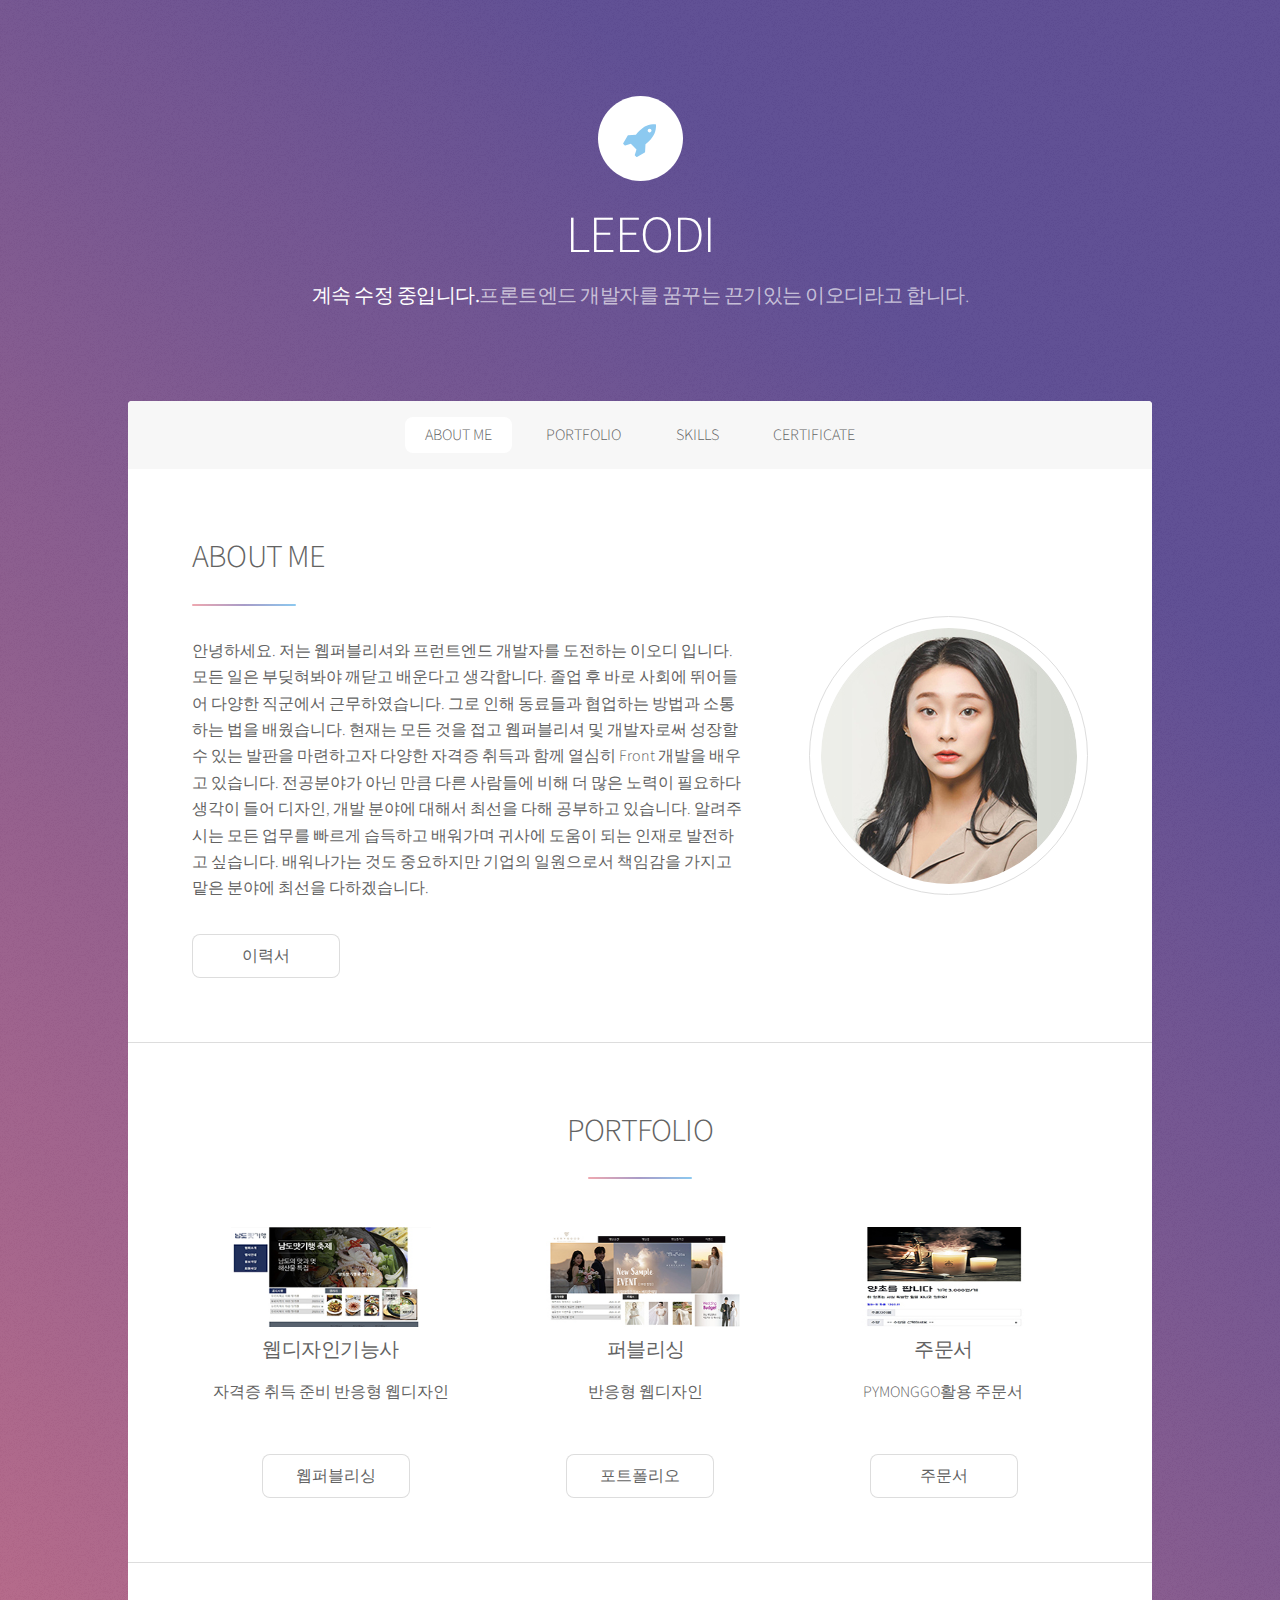
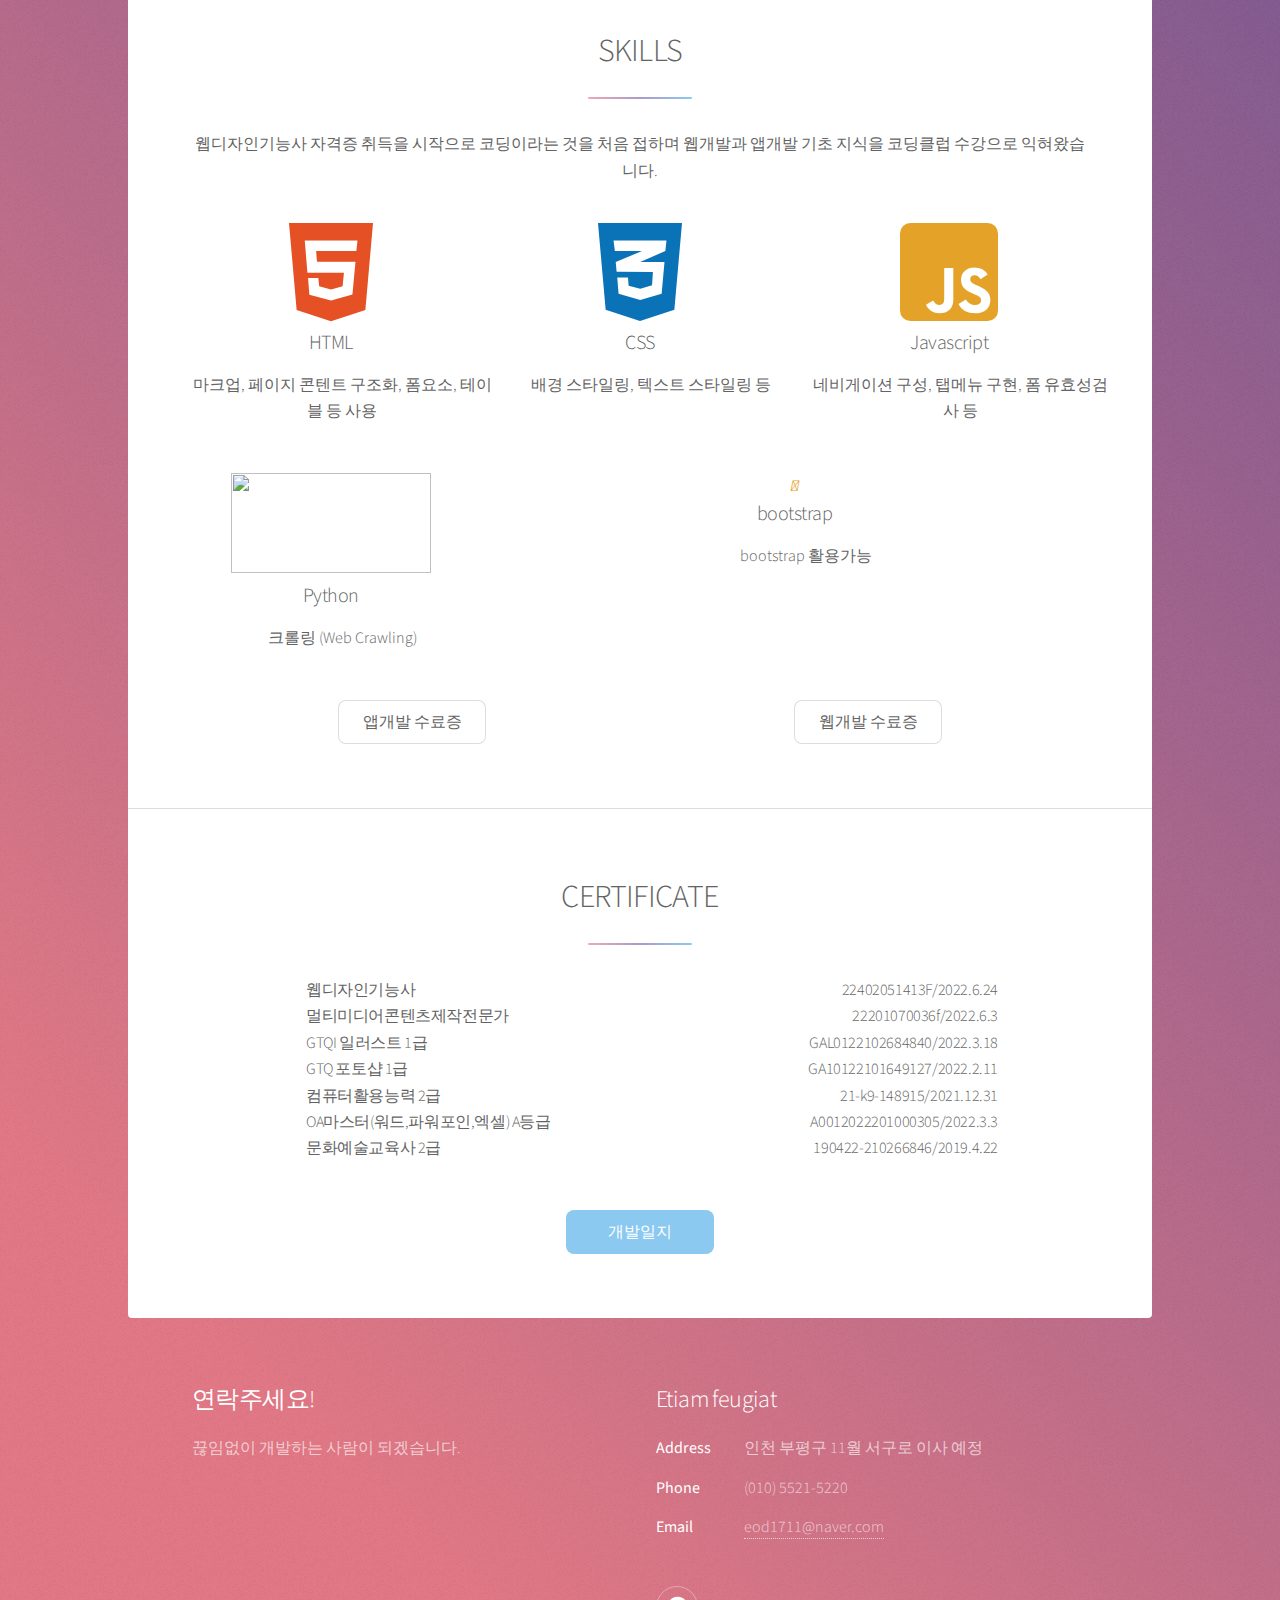
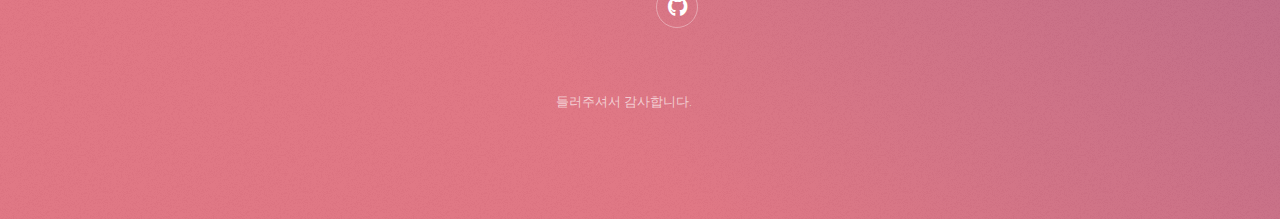
==== commit ec4c53b5: "Update index.html" ====
--- a/index.html
+++ b/index.html
@@ -1,9 +1,5 @@
 <!DOCTYPE HTML>
-<!--
-	Stellar by HTML5 UP
-	html5up.net | @ajlkn
-	Free for personal and commercial use under the CCA 3.0 license (html5up.net/license)
--->
+
 <html>
 	<head>
 		<title>이오디의 포트폴리오</title>
@@ -23,7 +19,7 @@
 					<header id="header" class="alt">
 						<span class="logo"><img src="images/logo.svg" alt="" /></span>
 						<h1>LEEODI</h1>
-						<p>프론트엔드 개발자를 꿈꾸는 끈기있는 이오디라고 합니다.<br />
+						<p><b>계속 수정 중입니다.</b>프론트엔드 개발자를 꿈꾸는 끈기있는 이오디라고 합니다.<br />
 						</p>
 					</header>
 
@@ -119,7 +115,7 @@
 										<h3>Python</h3>
 										<p>크롤링 (Web Crawling)</p>
 									</li>
-									<li><span class="skill1"><img src="images/bootstrap.png" alt=""></span>
+									<li><i class="fa-brands fa-bootstrap" style="color: #E5A228"></i>
 										<h3>bootstrap</h3>
 										<p>bootstrap 활용가능</p>
 									</li>
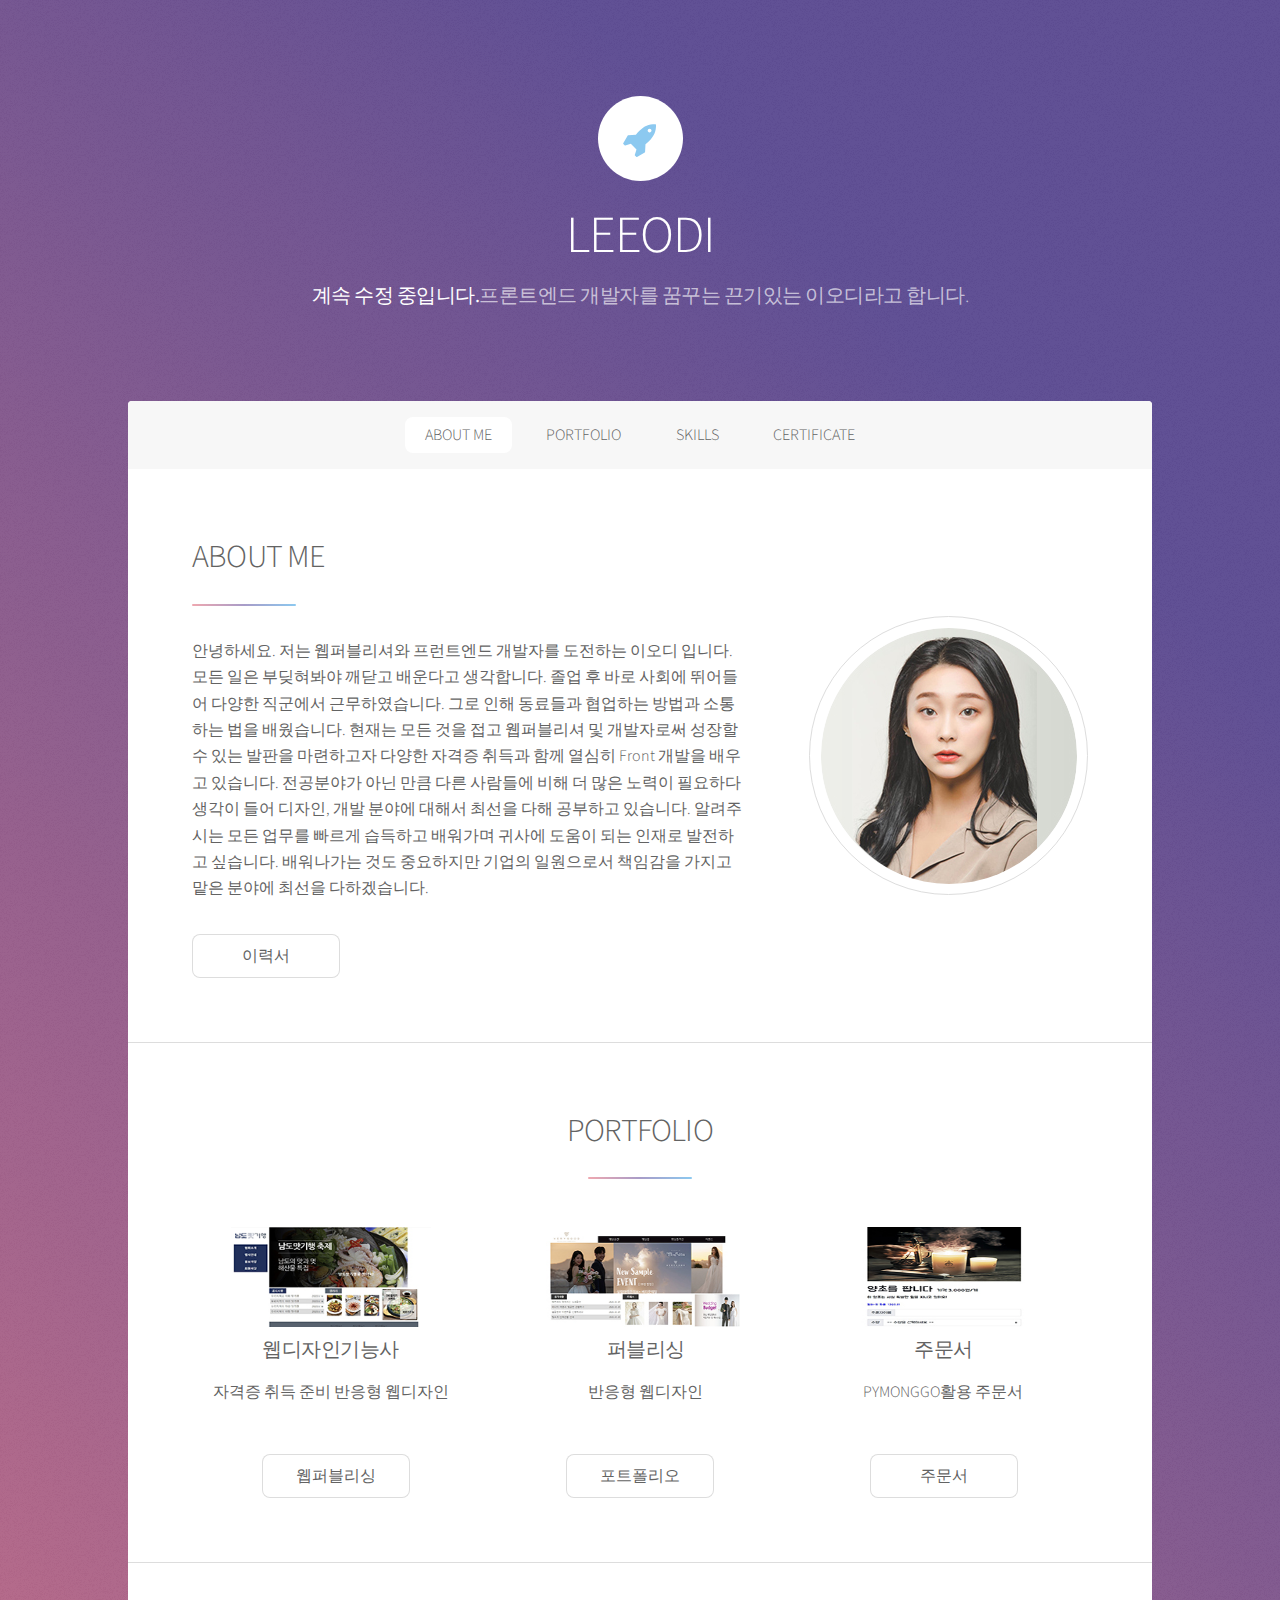
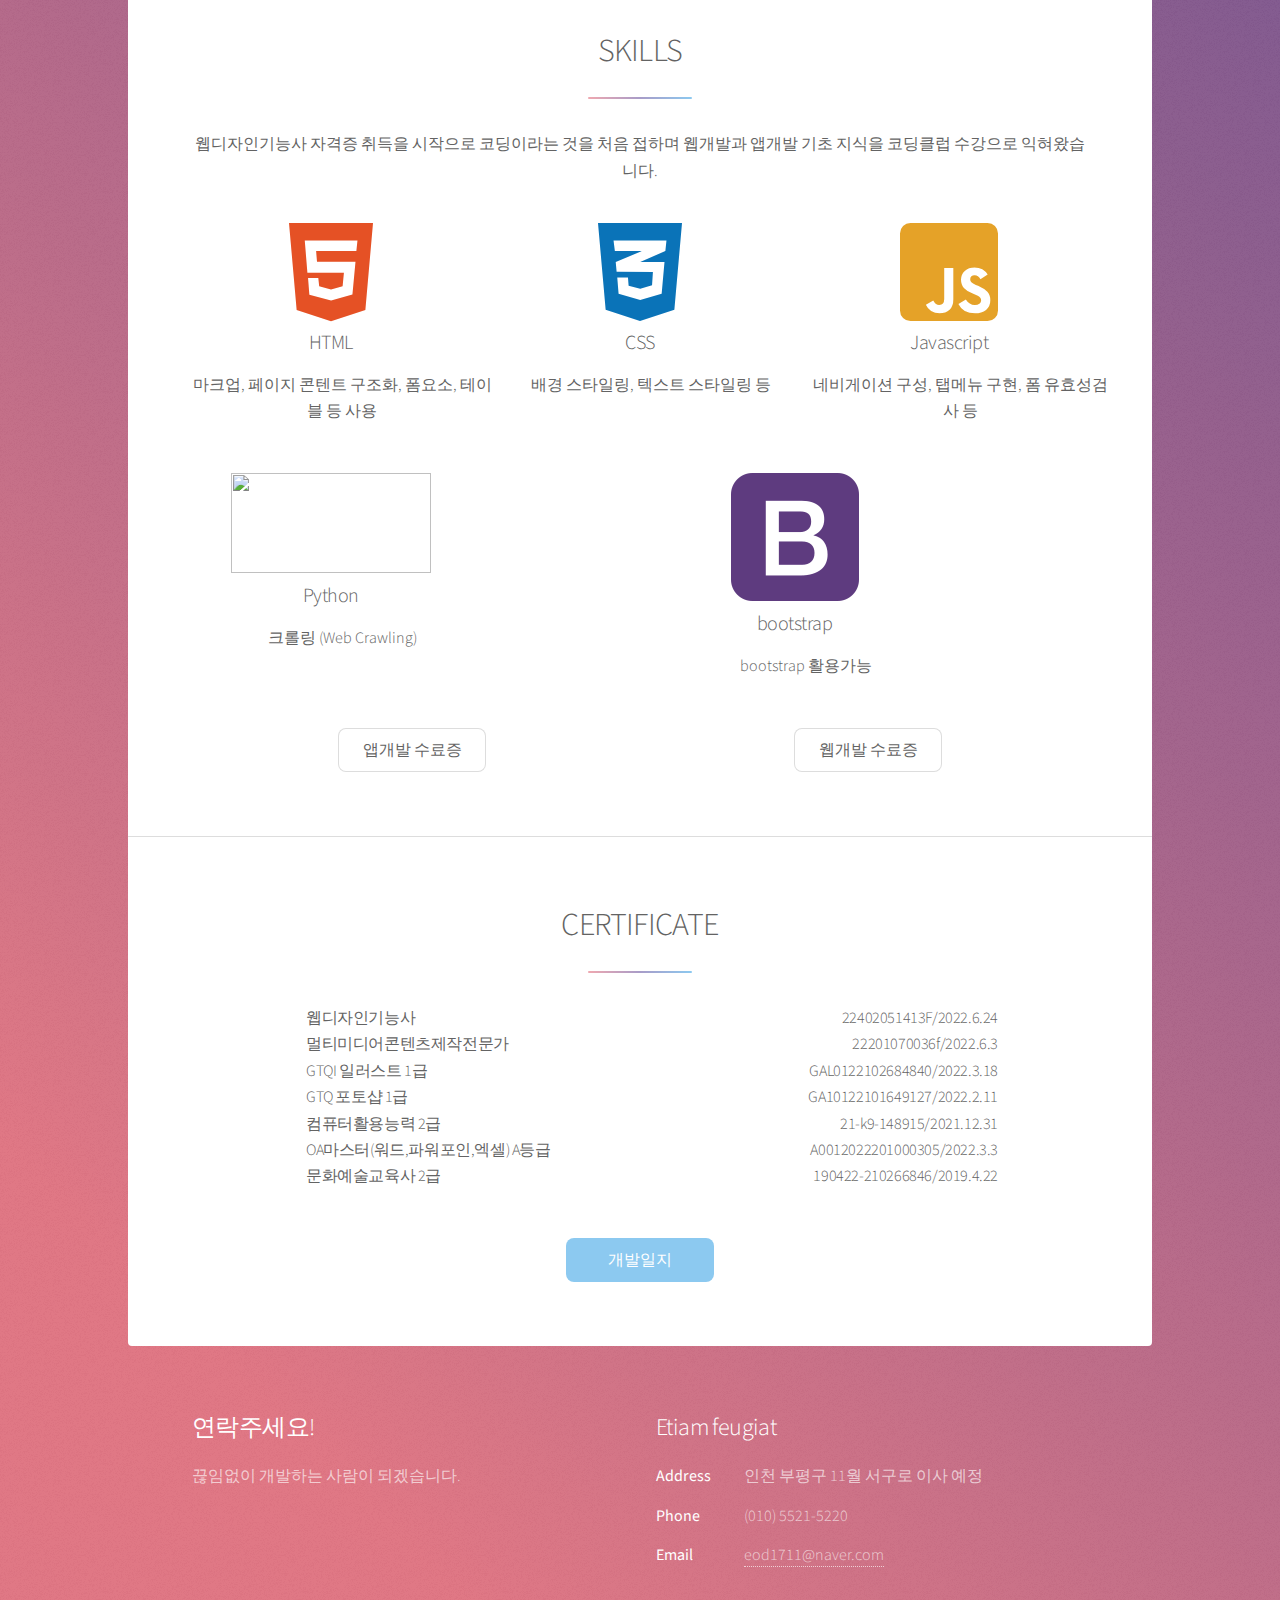
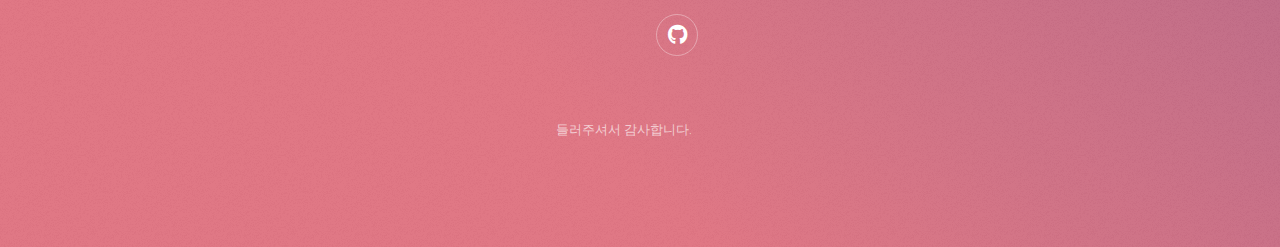
==== commit b3f73af3: "Update index.html" ====
--- a/index.html
+++ b/index.html
@@ -115,7 +115,7 @@
 										<h3>Python</h3>
 										<p>크롤링 (Web Crawling)</p>
 									</li>
-									<li><i class="fa-brands fa-bootstrap" style="color: #E5A228"></i>
+									<li><img src="images/bootstrap.png" alt="">
 										<h3>bootstrap</h3>
 										<p>bootstrap 활용가능</p>
 									</li>
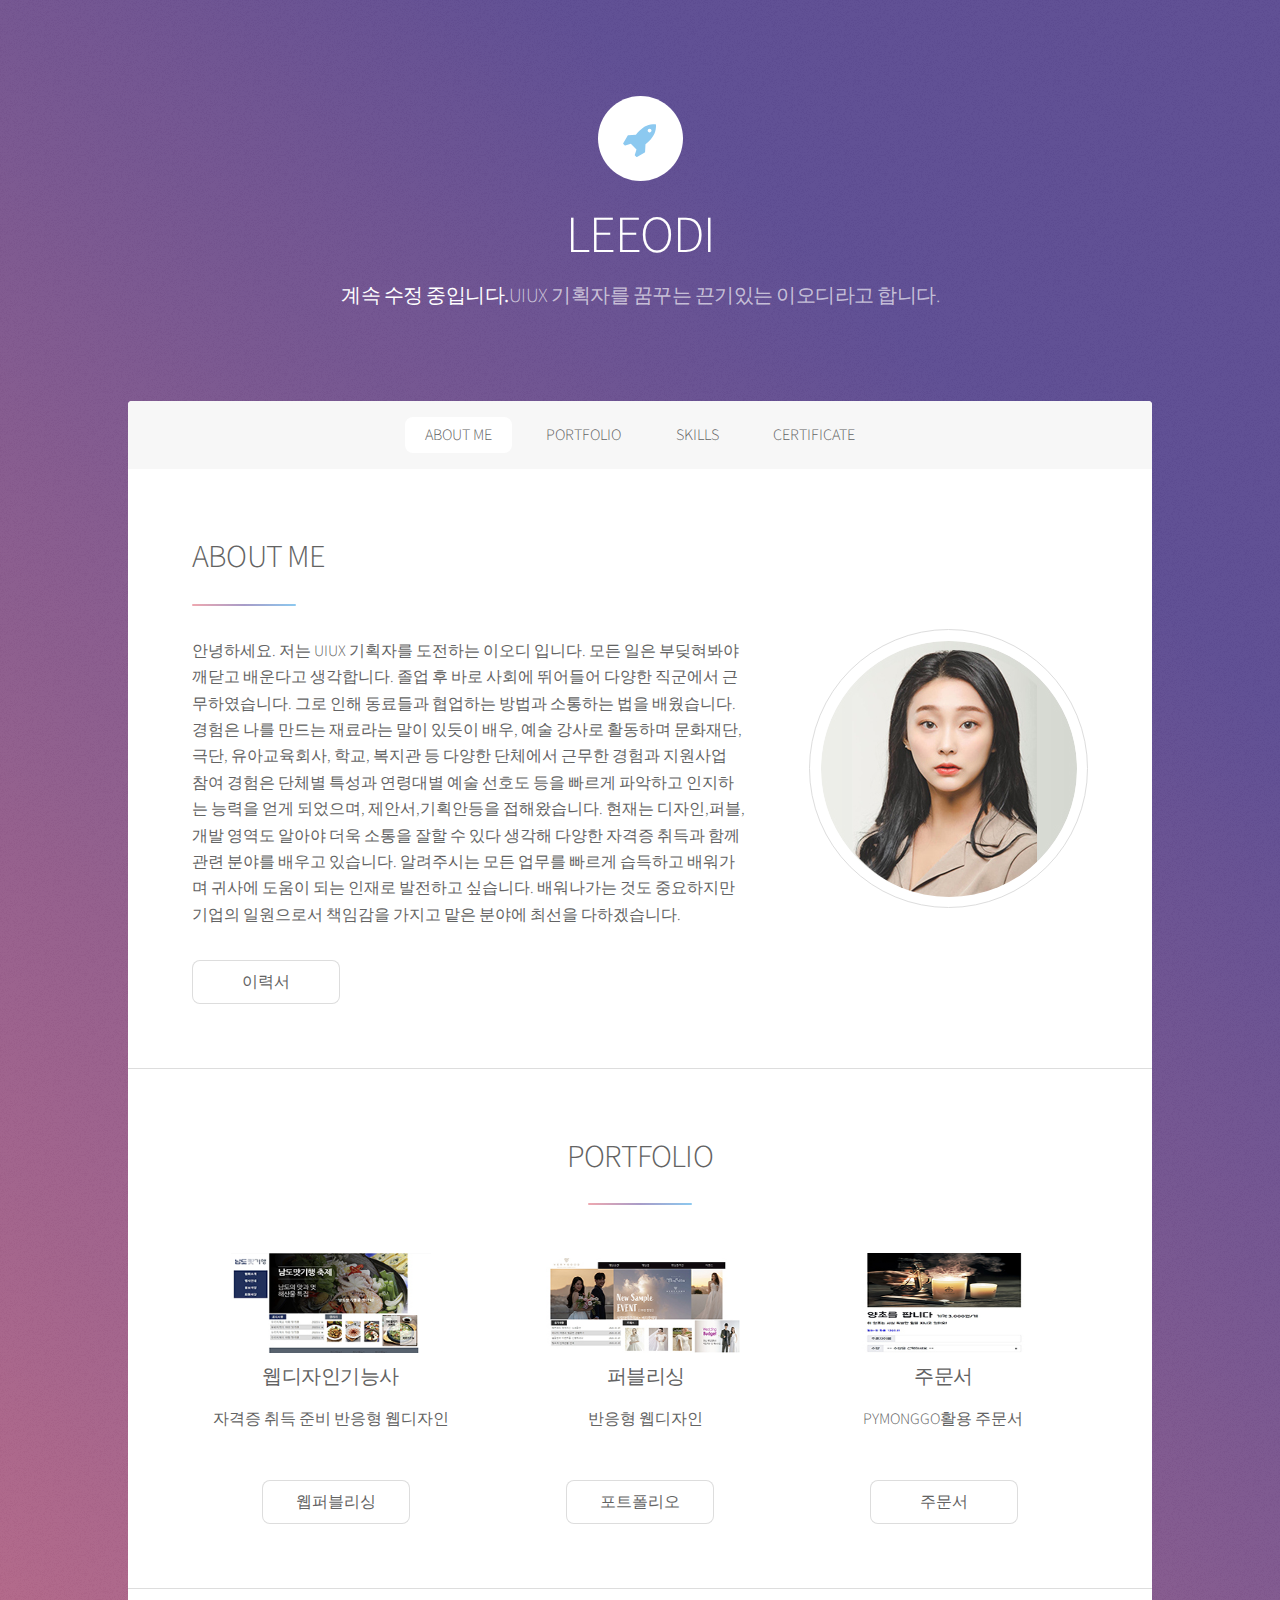
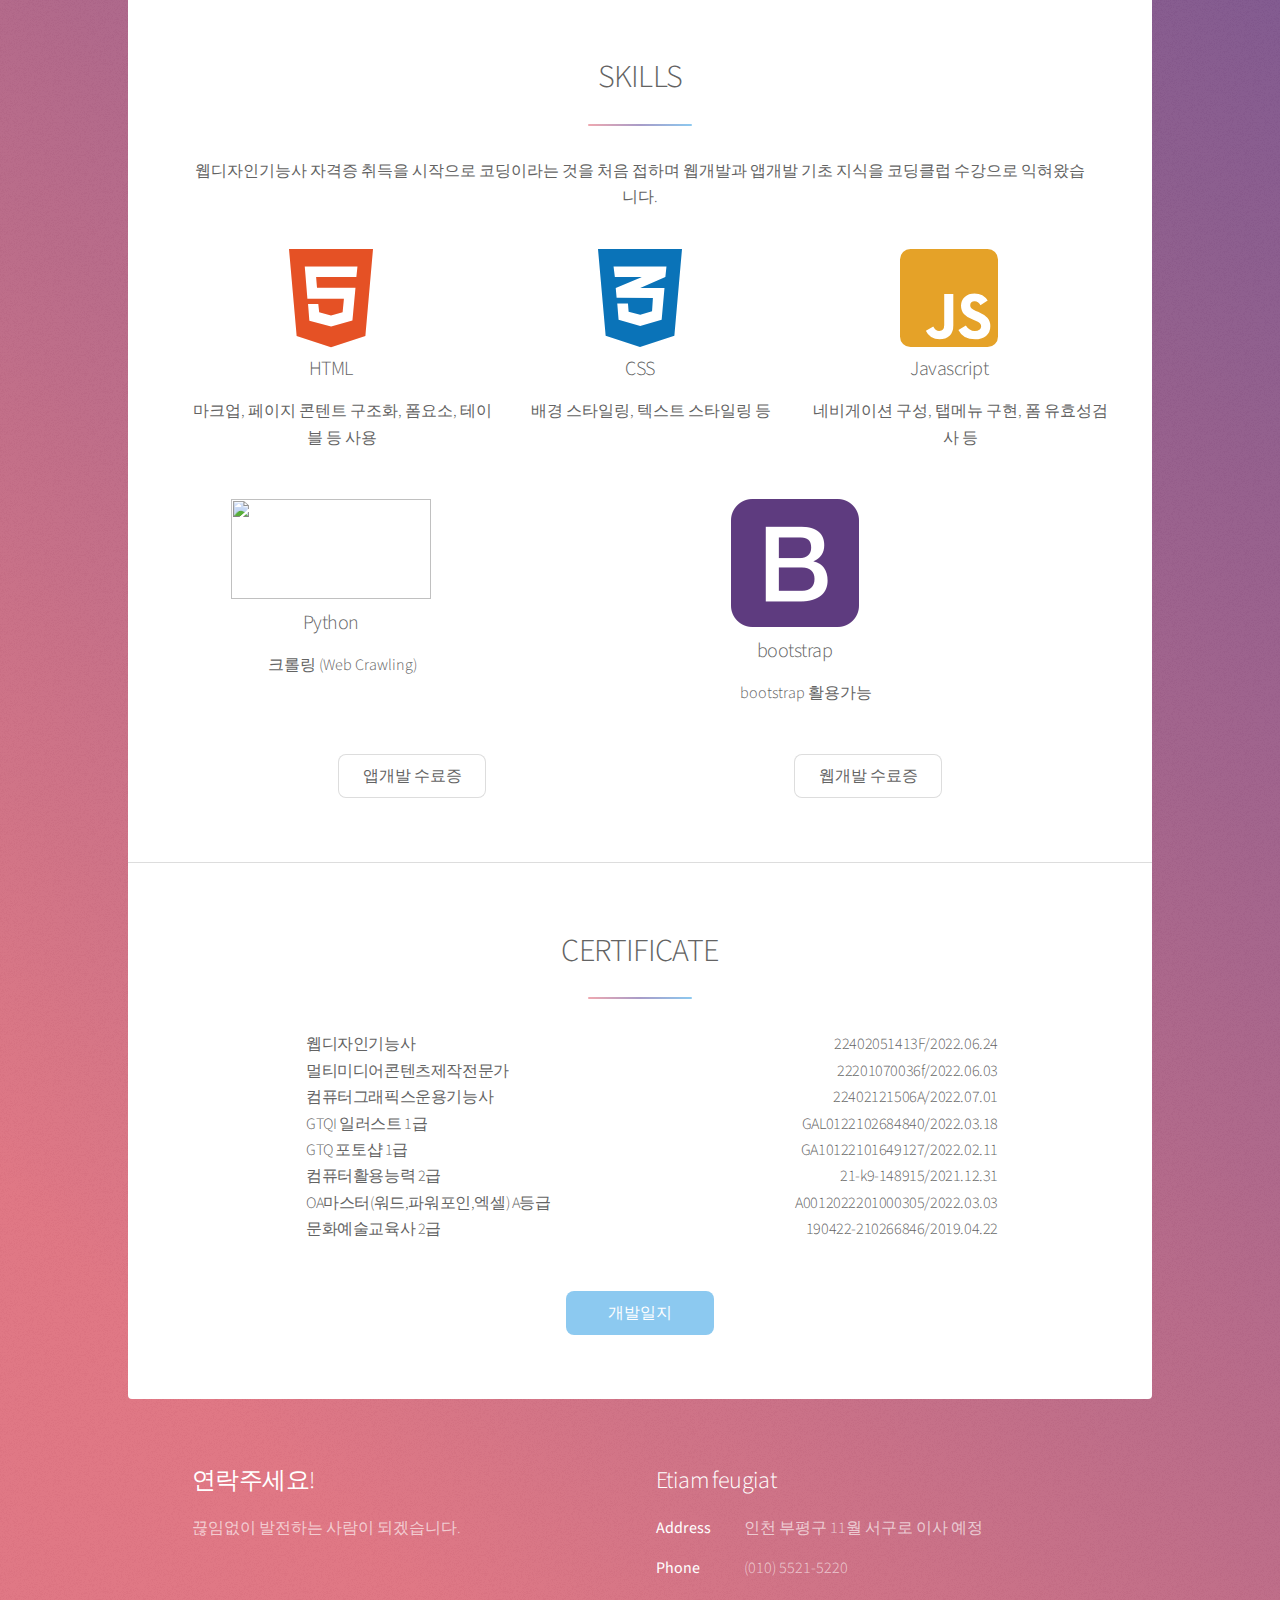
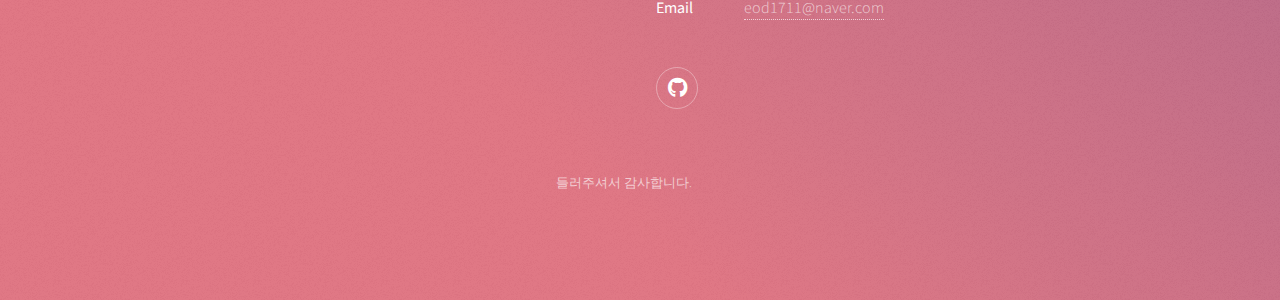
==== commit 79205473: "Update index.html" ====
--- a/index.html
+++ b/index.html
@@ -6,7 +6,7 @@
 		<meta property="og:title" content="이오디의 포트폴리오" />
     	<meta property="og:description" content="이오디의 포트폴리오" />
 		<meta charset="utf-8" />
-		<meta name="viewport" content="width=device-width, initial-scale=1, user-scalable=no" />
+		<meta name="viewport" content="width=device-width, initial-scale=1.0, maximum-scale=2, minimum-scale=1, user-scalable=yes, shrink-to-fit=no">
 		<link rel="stylesheet" href="assets/css/main.css" />
 		<noscript><link rel="stylesheet" href="assets/css/noscript.css" /></noscript>
 	</head>
@@ -19,7 +19,7 @@
 					<header id="header" class="alt">
 						<span class="logo"><img src="images/logo.svg" alt="" /></span>
 						<h1>LEEODI</h1>
-						<p><b>계속 수정 중입니다.</b>프론트엔드 개발자를 꿈꾸는 끈기있는 이오디라고 합니다.<br />
+						<p><b>계속 수정 중입니다.</b>UIUX 기획자를 꿈꾸는 끈기있는 이오디라고 합니다.<br />
 						</p>
 					</header>
 
@@ -43,17 +43,18 @@
 										<header class="major">
 											<h2>ABOUT ME</h2>
 										</header>
-										<p>안녕하세요. 저는 웹퍼블리셔와 프런트엔드 개발자를 도전하는 이오디 입니다.
+										<p>안녕하세요. 저는 UIUX 기획자를 도전하는 이오디 입니다.
 											모든 일은 부딪혀봐야 깨닫고 배운다고 생각합니다. 졸업 후 바로 사회에 뛰어들어
 											다양한 직군에서 근무하였습니다. 그로 인해 동료들과 협업하는 방법과 소통하는 법을 배웠습니다.
-											현재는 모든 것을 접고 웹퍼블리셔 및 개발자로써 성장할 수 있는 발판을 마련하고자 다양한 자격증 취득과 함께
-											열심히 Front 개발을 배우고 있습니다. 전공분야가
-											아닌 만큼 다른 사람들에 비해 더 많은 노력이 필요하다 생각이 들어 디자인, 개발 분야에 대해서 최선을 다해 공부하고 있습니다.
+											경험은 나를 만드는 재료라는 말이 있듯이 배우, 예술 강사로 활동하며 문화재단, 극단, 유아교육회사,
+											 학교, 복지관 등 다양한 단체에서 근무한 경험과 지원사업 참여 경험은 단체별 특성과 연령대별 예술
+											  선호도 등을 빠르게 파악하고 인지하는 능력을 얻게 되었으며, 제안서,기획안등을 접해왔습니다. 현재는 디자인,퍼블,개발 영역도 알아야 
+											  더욱 소통을 잘할 수 있다 생각해 다양한 자격증 취득과 함께 관련 분야를 배우고 있습니다.
 											알려주시는 모든 업무를 빠르게 습득하고 배워가며 귀사에 도움이 되는 인재로
 											발전하고 싶습니다. 배워나가는 것도 중요하지만 기업의 일원으로서 책임감을 가지고 맡은 분야에 최선을 다하겠습니다.
 										</p>
 										<ul class="actions">
-											<li><a href="https://drive.google.com/file/d/1-UCIP8weio8eDel574cfsHFoEhFJRae-/view?usp=sharing" class="button">이력서</a></li>
+											<li><a href="https://drive.google.com/file/d/1GtLcD7fDkhiEYRRSqskZ-LniHKTMAWNs/view?usp=sharing" class="button">이력서</a></li>
 										</ul>
 									</div>
 									<span class="image"><img src="images/pfimg.jpg" alt="" /></span>
@@ -139,13 +140,14 @@
 								<header class="major">
 									<h2>CERTIFICATE</h2>
 									<ul class="list">
-									<li>웹디자인기능사<span>22402051413F/2022.6.24</span></li>
-									<li>멀티미디어콘텐츠제작전문가<span>22201070036f/2022.6.3</span></li>
-										<li>GTQI 일러스트 1급<span>GAL0122102684840/2022.3.18</span></li>
-											<li>GTQ 포토샵 1급<span>GA10122101649127/2022.2.11</span></li>
+									<li>웹디자인기능사<span>22402051413F/2022.06.24</span></li>
+									<li>멀티미디어콘텐츠제작전문가<span>22201070036f/2022.06.03</span></li>
+									<li>컴퓨터그래픽스운용기능사<span>22402121506A/2022.07.01</span></li>
+										<li>GTQI 일러스트 1급<span>GAL0122102684840/2022.03.18</span></li>
+											<li>GTQ 포토샵 1급<span>GA10122101649127/2022.02.11</span></li>
 												<li>컴퓨터활용능력 2급<span>21-k9-148915/2021.12.31</span></li>
-													<li>OA마스터(워드,파워포인,엑셀) A등급<span>A0012022201000305/2022.3.3</span></li>
-														<li>문화예술교육사 2급<span>190422-210266846/2019.4.22</span></li>
+													<li>OA마스터(워드,파워포인,엑셀) A등급<span>A0012022201000305/2022.03.03</span></li>
+														<li>문화예술교육사 2급<span>190422-210266846/2019.04.22</span></li>
 									</ul>
 								</header>
 								<footer class="major">
@@ -161,7 +163,7 @@
 					<footer id="footer">
 						<section>
 							<h2>연락주세요!</h2>
-							<p>끊임없이 개발하는 사람이 되겠습니다.</p>
+							<p>끊임없이 발전하는 사람이 되겠습니다.</p>
 							
 						</section>
 						<section>
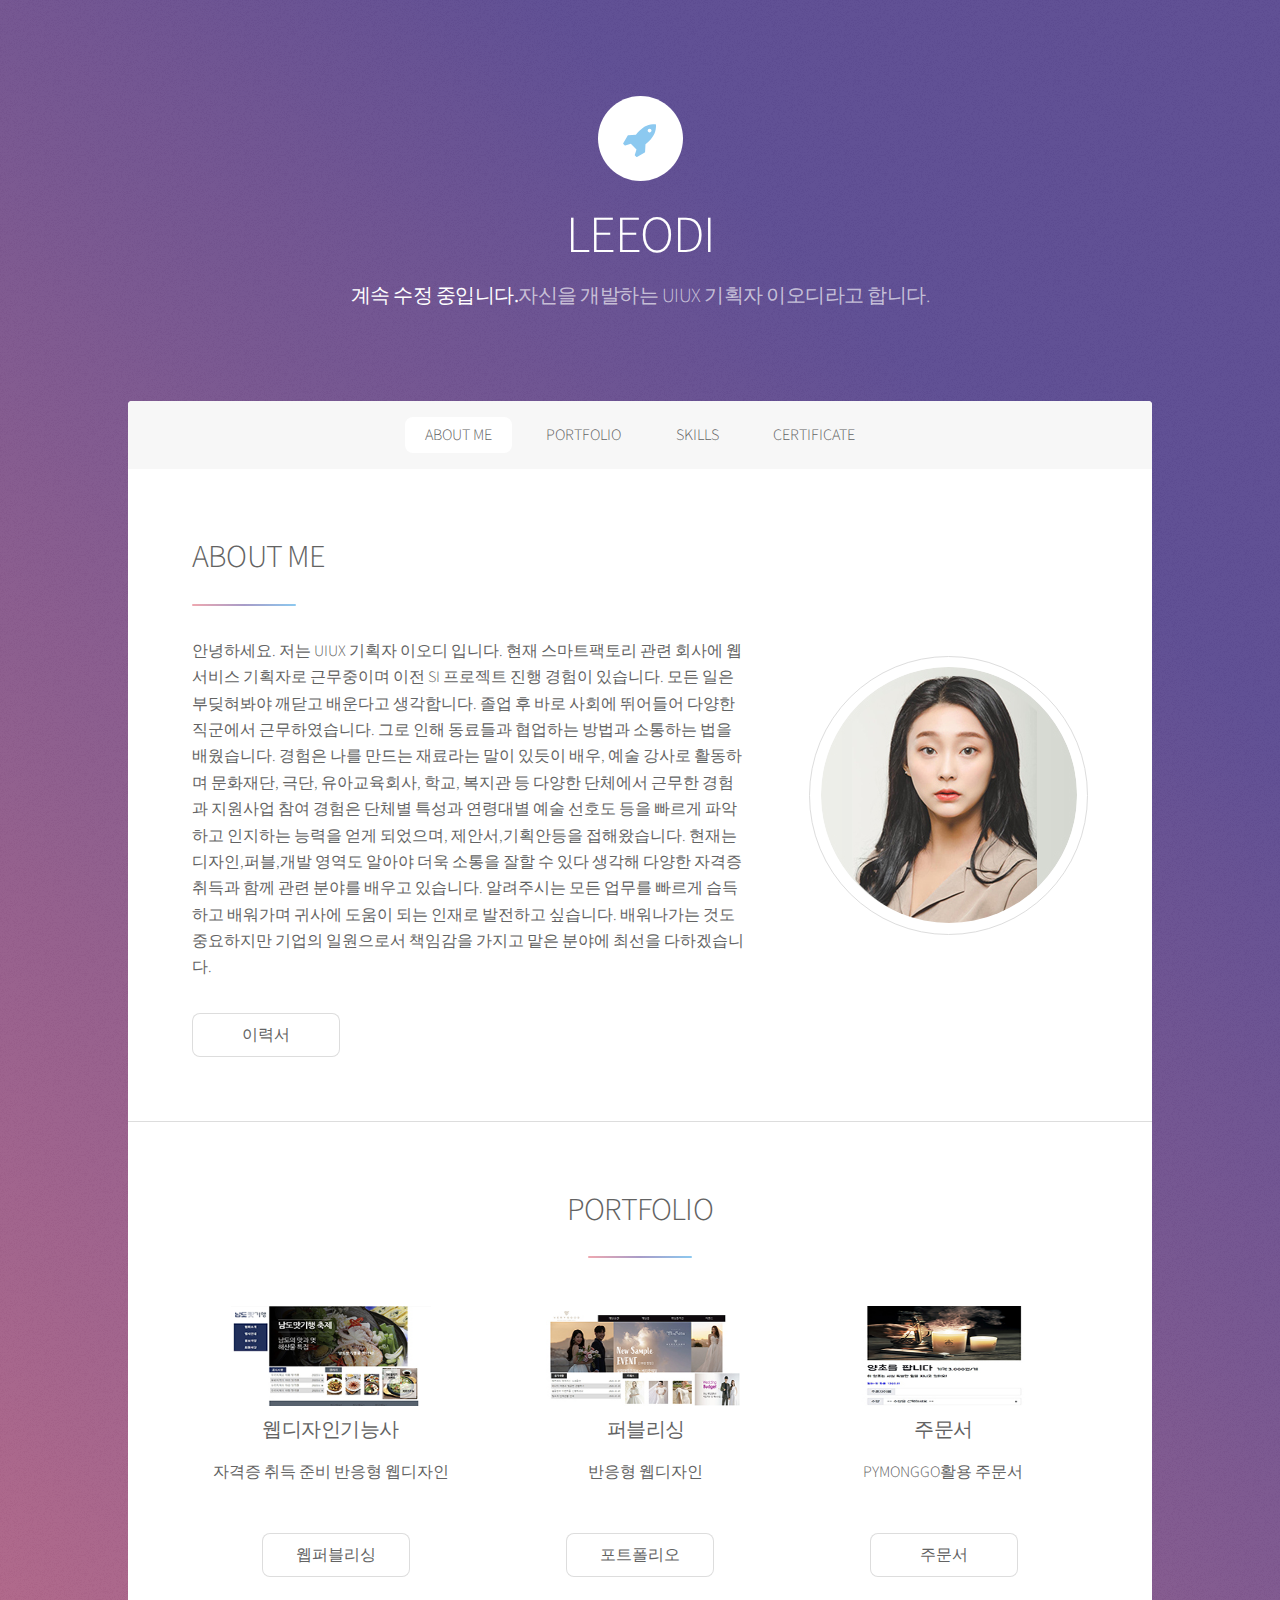
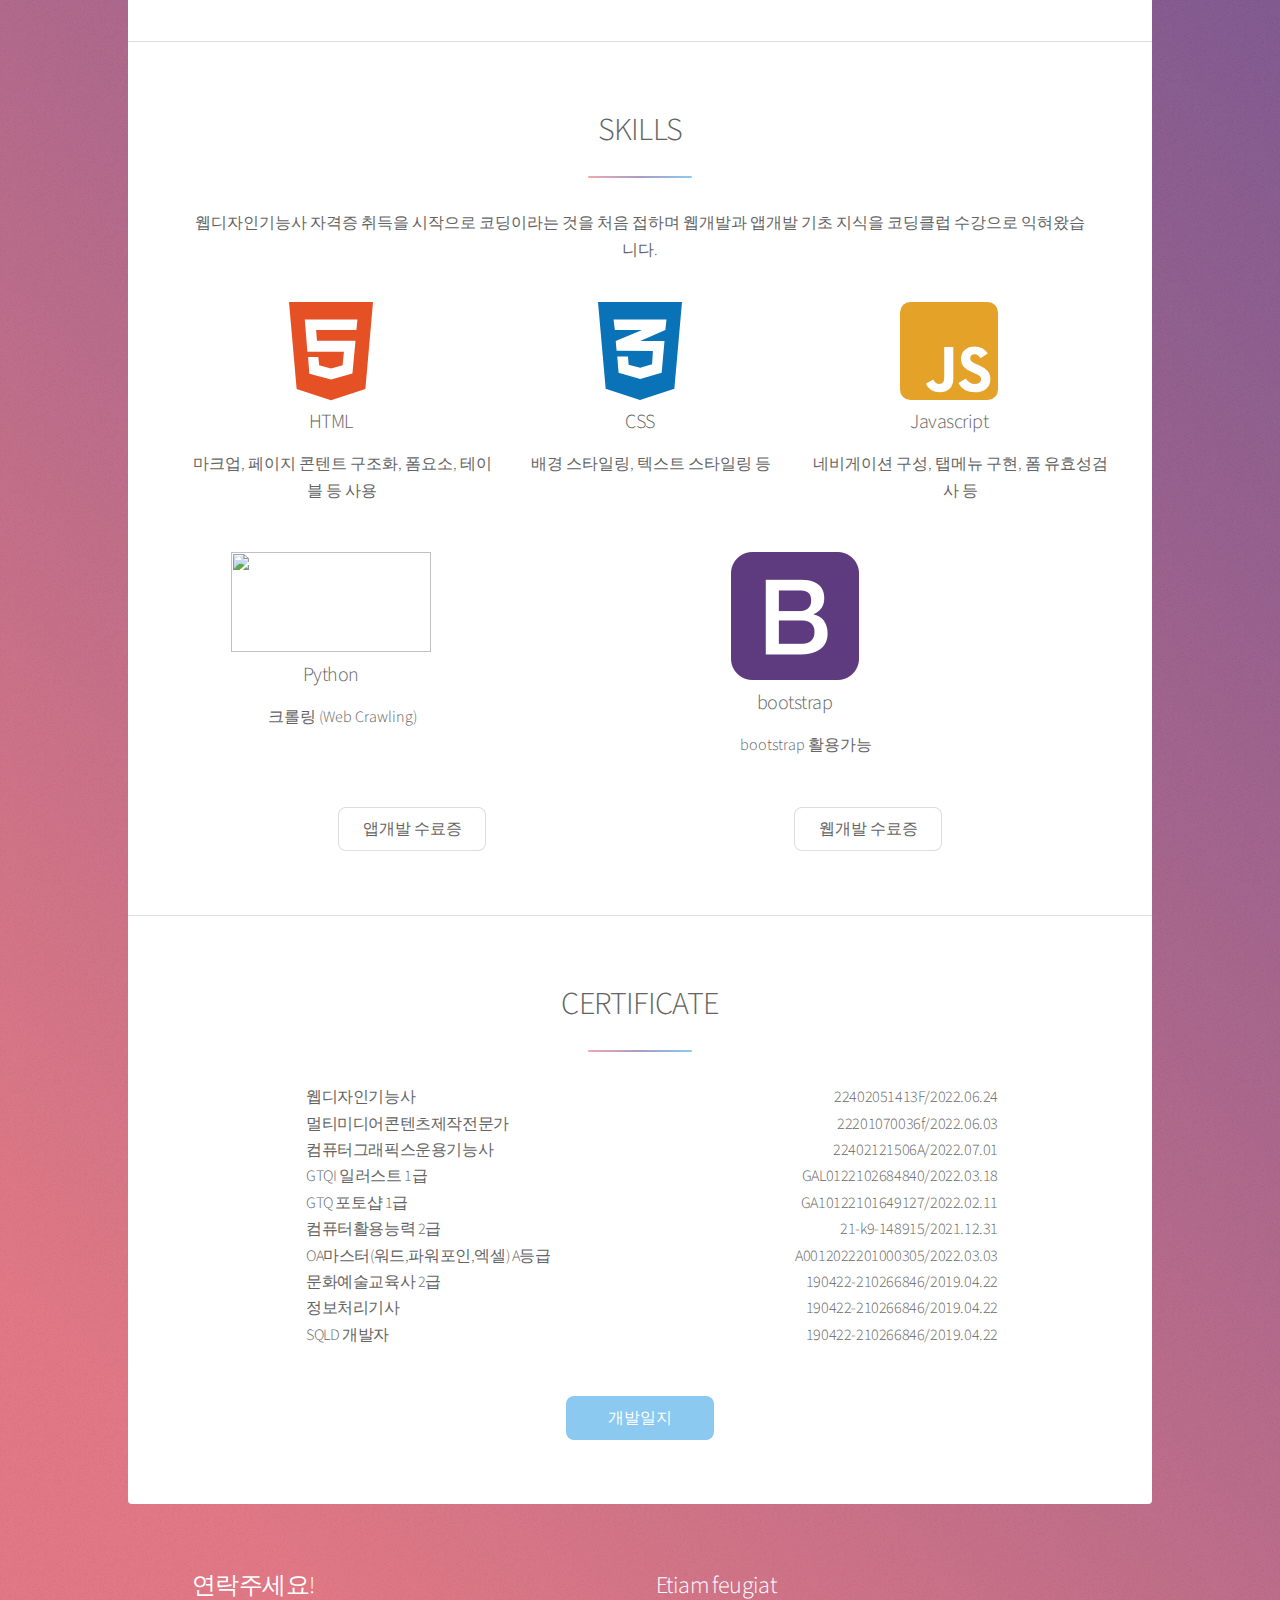
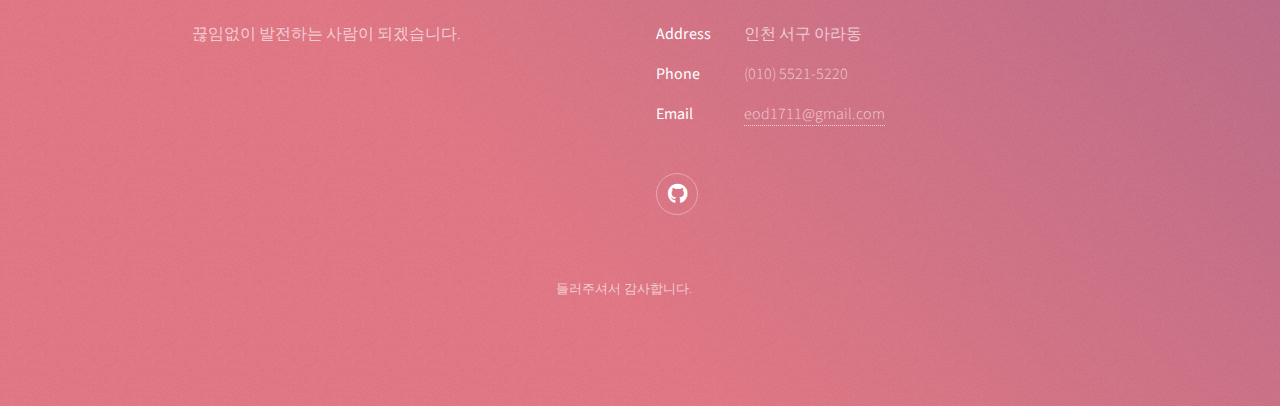
==== commit ef6165ba: "Update index.html" ====
--- a/index.html
+++ b/index.html
@@ -19,7 +19,7 @@
 					<header id="header" class="alt">
 						<span class="logo"><img src="images/logo.svg" alt="" /></span>
 						<h1>LEEODI</h1>
-						<p><b>계속 수정 중입니다.</b>UIUX 기획자를 꿈꾸는 끈기있는 이오디라고 합니다.<br />
+						<p><b>계속 수정 중입니다.</b>자신을 개발하는 UIUX 기획자 이오디라고 합니다.<br />
 						</p>
 					</header>
 
@@ -43,7 +43,7 @@
 										<header class="major">
 											<h2>ABOUT ME</h2>
 										</header>
-										<p>안녕하세요. 저는 UIUX 기획자를 도전하는 이오디 입니다.
+										<p>안녕하세요. 저는 UIUX 기획자 이오디 입니다. 현재 스마트팩토리 관련 회사에 웹서비스 기획자로 근무중이며 이전 SI 프로젝트 진행 경험이 있습니다.
 											모든 일은 부딪혀봐야 깨닫고 배운다고 생각합니다. 졸업 후 바로 사회에 뛰어들어
 											다양한 직군에서 근무하였습니다. 그로 인해 동료들과 협업하는 방법과 소통하는 법을 배웠습니다.
 											경험은 나를 만드는 재료라는 말이 있듯이 배우, 예술 강사로 활동하며 문화재단, 극단, 유아교육회사,
@@ -148,6 +148,8 @@
 												<li>컴퓨터활용능력 2급<span>21-k9-148915/2021.12.31</span></li>
 													<li>OA마스터(워드,파워포인,엑셀) A등급<span>A0012022201000305/2022.03.03</span></li>
 														<li>문화예술교육사 2급<span>190422-210266846/2019.04.22</span></li>
+										<li>정보처리기사<span>190422-210266846/2019.04.22</span></li>
+										<li>SQLD 개발자<span>190422-210266846/2019.04.22</span></li>
 									</ul>
 								</header>
 								<footer class="major">
@@ -170,11 +172,11 @@
 							<h2>Etiam feugiat</h2>
 							<dl class="alt">
 								<dt>Address</dt>
-								<dd>인천 부평구 11월 서구로 이사 예정</dd>
+								<dd>인천 서구 아라동</dd>
 								<dt>Phone</dt>
 								<dd>(010) 5521-5220 </dd>
 								<dt>Email</dt>
-								<dd><a href="#">eod1711@naver.com</a></dd>
+								<dd><a href="#">eod1711@gmail.com</a></dd>
 							</dl>
 							<ul class="icons">
 								<li><a href="https://github.com/leeodi" class="icon brands fa-github alt"><span class="label">GitHub</span></a></li>
@@ -196,4 +198,4 @@
 			<script src="assets/js/main.js"></script>
 
 	</body>
-</html>+</html>
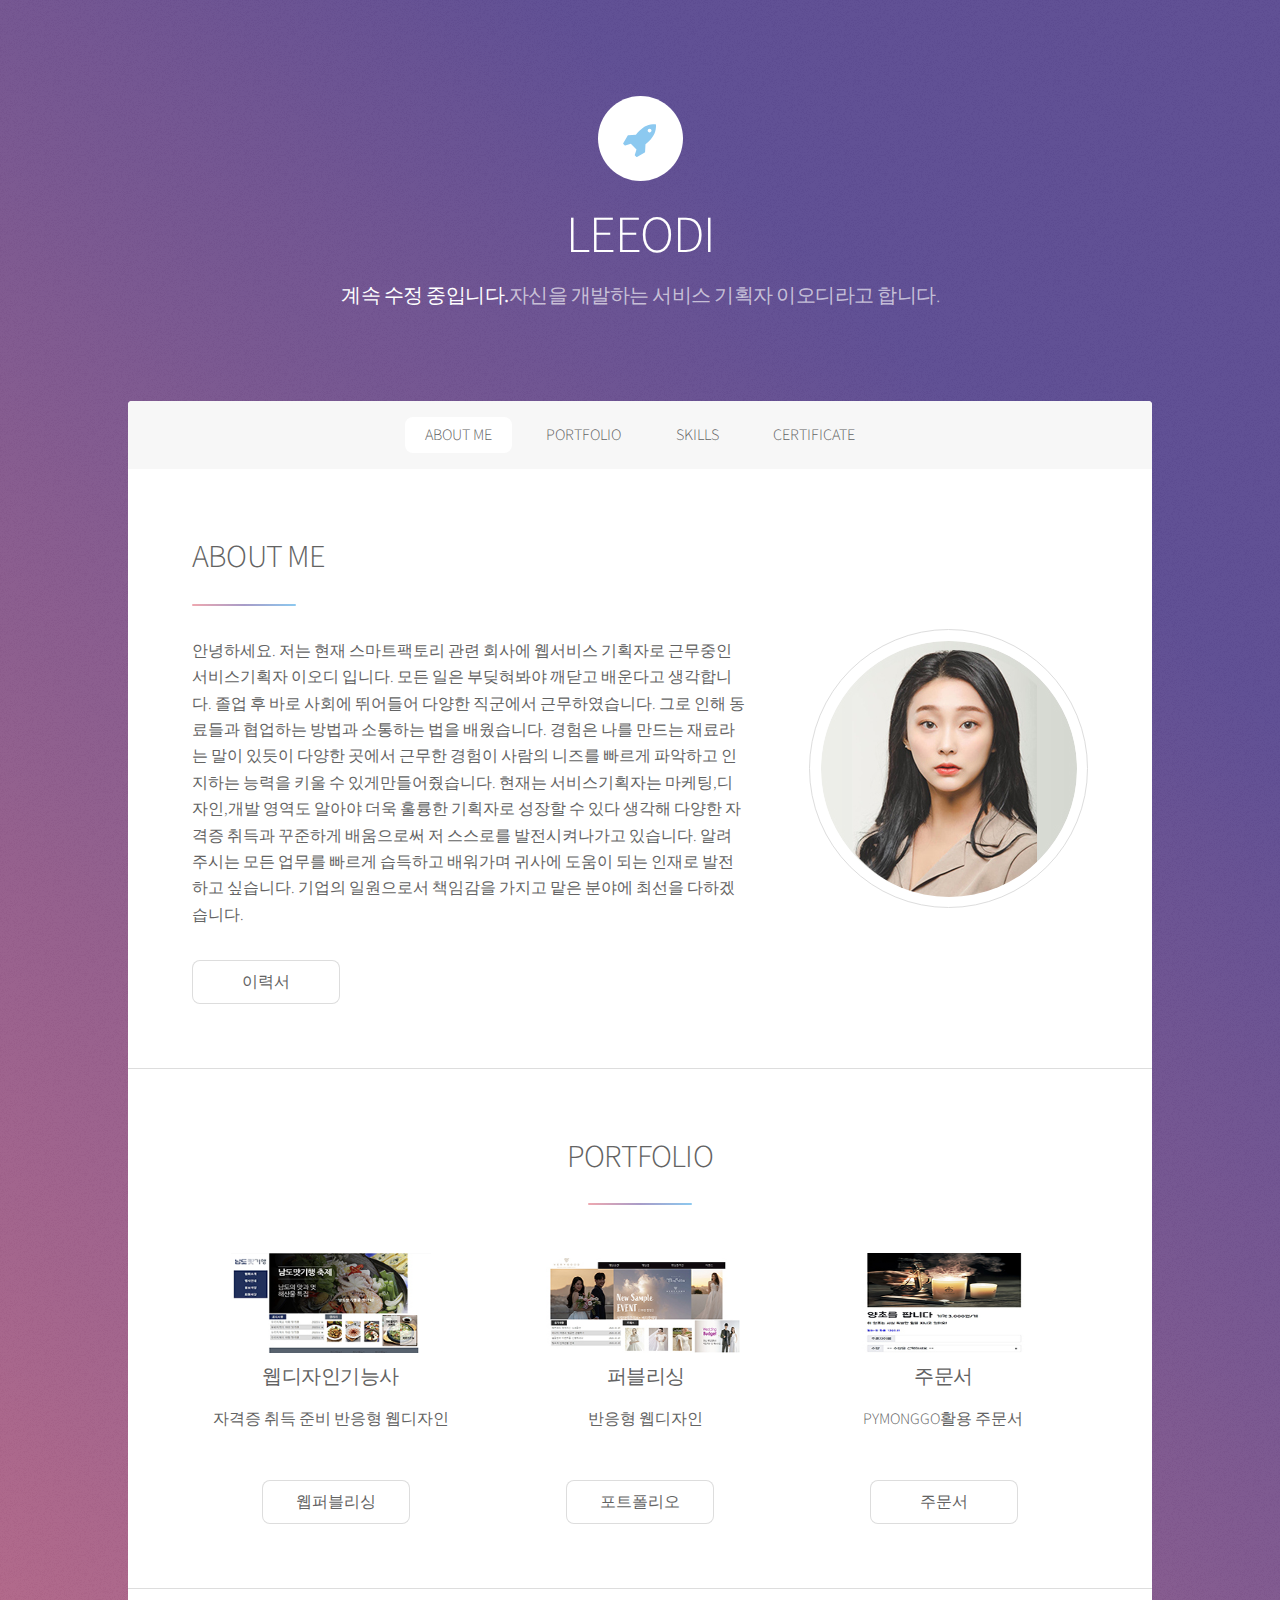
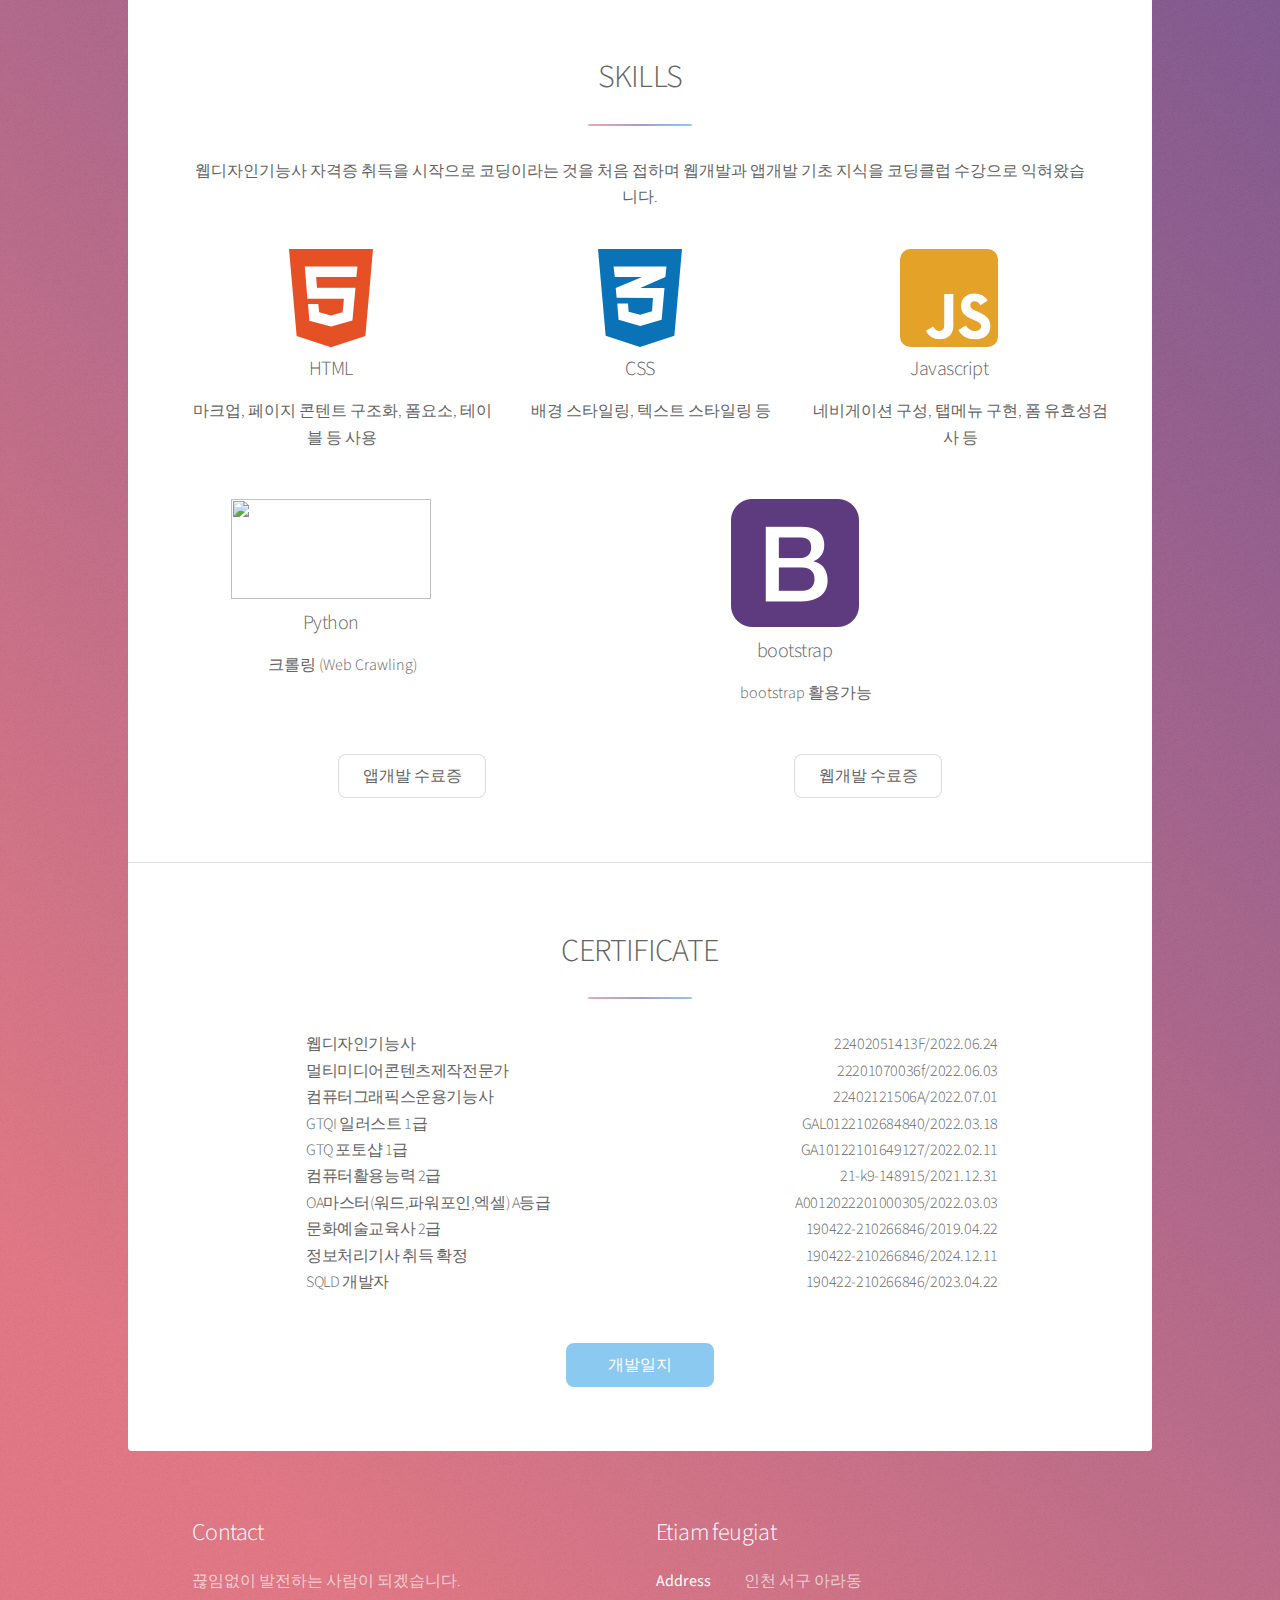
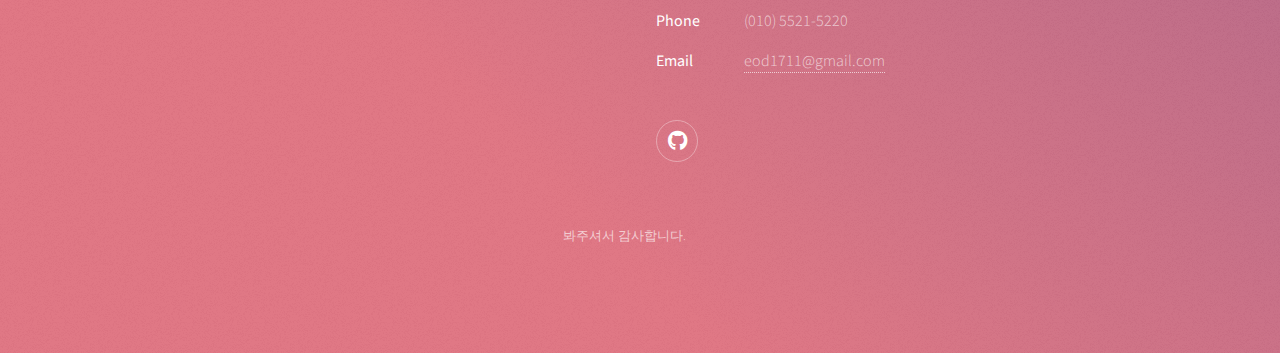
==== commit 8a7365a7: "Update index.html" ====
--- a/index.html
+++ b/index.html
@@ -19,7 +19,7 @@
 					<header id="header" class="alt">
 						<span class="logo"><img src="images/logo.svg" alt="" /></span>
 						<h1>LEEODI</h1>
-						<p><b>계속 수정 중입니다.</b>자신을 개발하는 UIUX 기획자 이오디라고 합니다.<br />
+						<p><b>계속 수정 중입니다.</b>자신을 개발하는 서비스 기획자 이오디라고 합니다.<br />
 						</p>
 					</header>
 
@@ -43,15 +43,15 @@
 										<header class="major">
 											<h2>ABOUT ME</h2>
 										</header>
-										<p>안녕하세요. 저는 UIUX 기획자 이오디 입니다. 현재 스마트팩토리 관련 회사에 웹서비스 기획자로 근무중이며 이전 SI 프로젝트 진행 경험이 있습니다.
+										<p>안녕하세요. 저는 현재 스마트팩토리 관련 회사에 웹서비스 기획자로 근무중인 서비스기획자 이오디 입니다. 
 											모든 일은 부딪혀봐야 깨닫고 배운다고 생각합니다. 졸업 후 바로 사회에 뛰어들어
 											다양한 직군에서 근무하였습니다. 그로 인해 동료들과 협업하는 방법과 소통하는 법을 배웠습니다.
-											경험은 나를 만드는 재료라는 말이 있듯이 배우, 예술 강사로 활동하며 문화재단, 극단, 유아교육회사,
-											 학교, 복지관 등 다양한 단체에서 근무한 경험과 지원사업 참여 경험은 단체별 특성과 연령대별 예술
-											  선호도 등을 빠르게 파악하고 인지하는 능력을 얻게 되었으며, 제안서,기획안등을 접해왔습니다. 현재는 디자인,퍼블,개발 영역도 알아야 
-											  더욱 소통을 잘할 수 있다 생각해 다양한 자격증 취득과 함께 관련 분야를 배우고 있습니다.
+											경험은 나를 만드는 재료라는 말이 있듯이 다양한 곳에서 근무한 경험이 사람의 니즈를 빠르게 파악하고 
+											인지하는 능력을 키울 수 있게만들어줬습니다. 
+											 현재는 서비스기획자는 마케팅,디자인,개발 영역도 알아야 더욱 훌륭한 기획자로 성장할 수 있다 생각해 
+											다양한 자격증 취득과 꾸준하게 배움으로써 저 스스로를 발전시켜나가고 있습니다.
 											알려주시는 모든 업무를 빠르게 습득하고 배워가며 귀사에 도움이 되는 인재로
-											발전하고 싶습니다. 배워나가는 것도 중요하지만 기업의 일원으로서 책임감을 가지고 맡은 분야에 최선을 다하겠습니다.
+											발전하고 싶습니다. 기업의 일원으로서 책임감을 가지고 맡은 분야에 최선을 다하겠습니다.
 										</p>
 										<ul class="actions">
 											<li><a href="https://drive.google.com/file/d/1GtLcD7fDkhiEYRRSqskZ-LniHKTMAWNs/view?usp=sharing" class="button">이력서</a></li>
@@ -148,8 +148,8 @@
 												<li>컴퓨터활용능력 2급<span>21-k9-148915/2021.12.31</span></li>
 													<li>OA마스터(워드,파워포인,엑셀) A등급<span>A0012022201000305/2022.03.03</span></li>
 														<li>문화예술교육사 2급<span>190422-210266846/2019.04.22</span></li>
-										<li>정보처리기사<span>190422-210266846/2019.04.22</span></li>
-										<li>SQLD 개발자<span>190422-210266846/2019.04.22</span></li>
+										<li>정보처리기사 취득 확정<span>190422-210266846/2024.12.11</span></li>
+										<li>SQLD 개발자<span>190422-210266846/2023.04.22</span></li>
 									</ul>
 								</header>
 								<footer class="major">
@@ -164,7 +164,7 @@
 				<!-- Footer -->
 					<footer id="footer">
 						<section>
-							<h2>연락주세요!</h2>
+							<h2>Contact</h2>
 							<p>끊임없이 발전하는 사람이 되겠습니다.</p>
 							
 						</section>
@@ -183,7 +183,7 @@
 								
 							</ul>
 						</section>
-						<p class="copyright">들러주셔서 감사합니다.</p>
+						<p class="copyright">봐주셔서 감사합니다.</p>
 					</footer>
 
 			</div>
